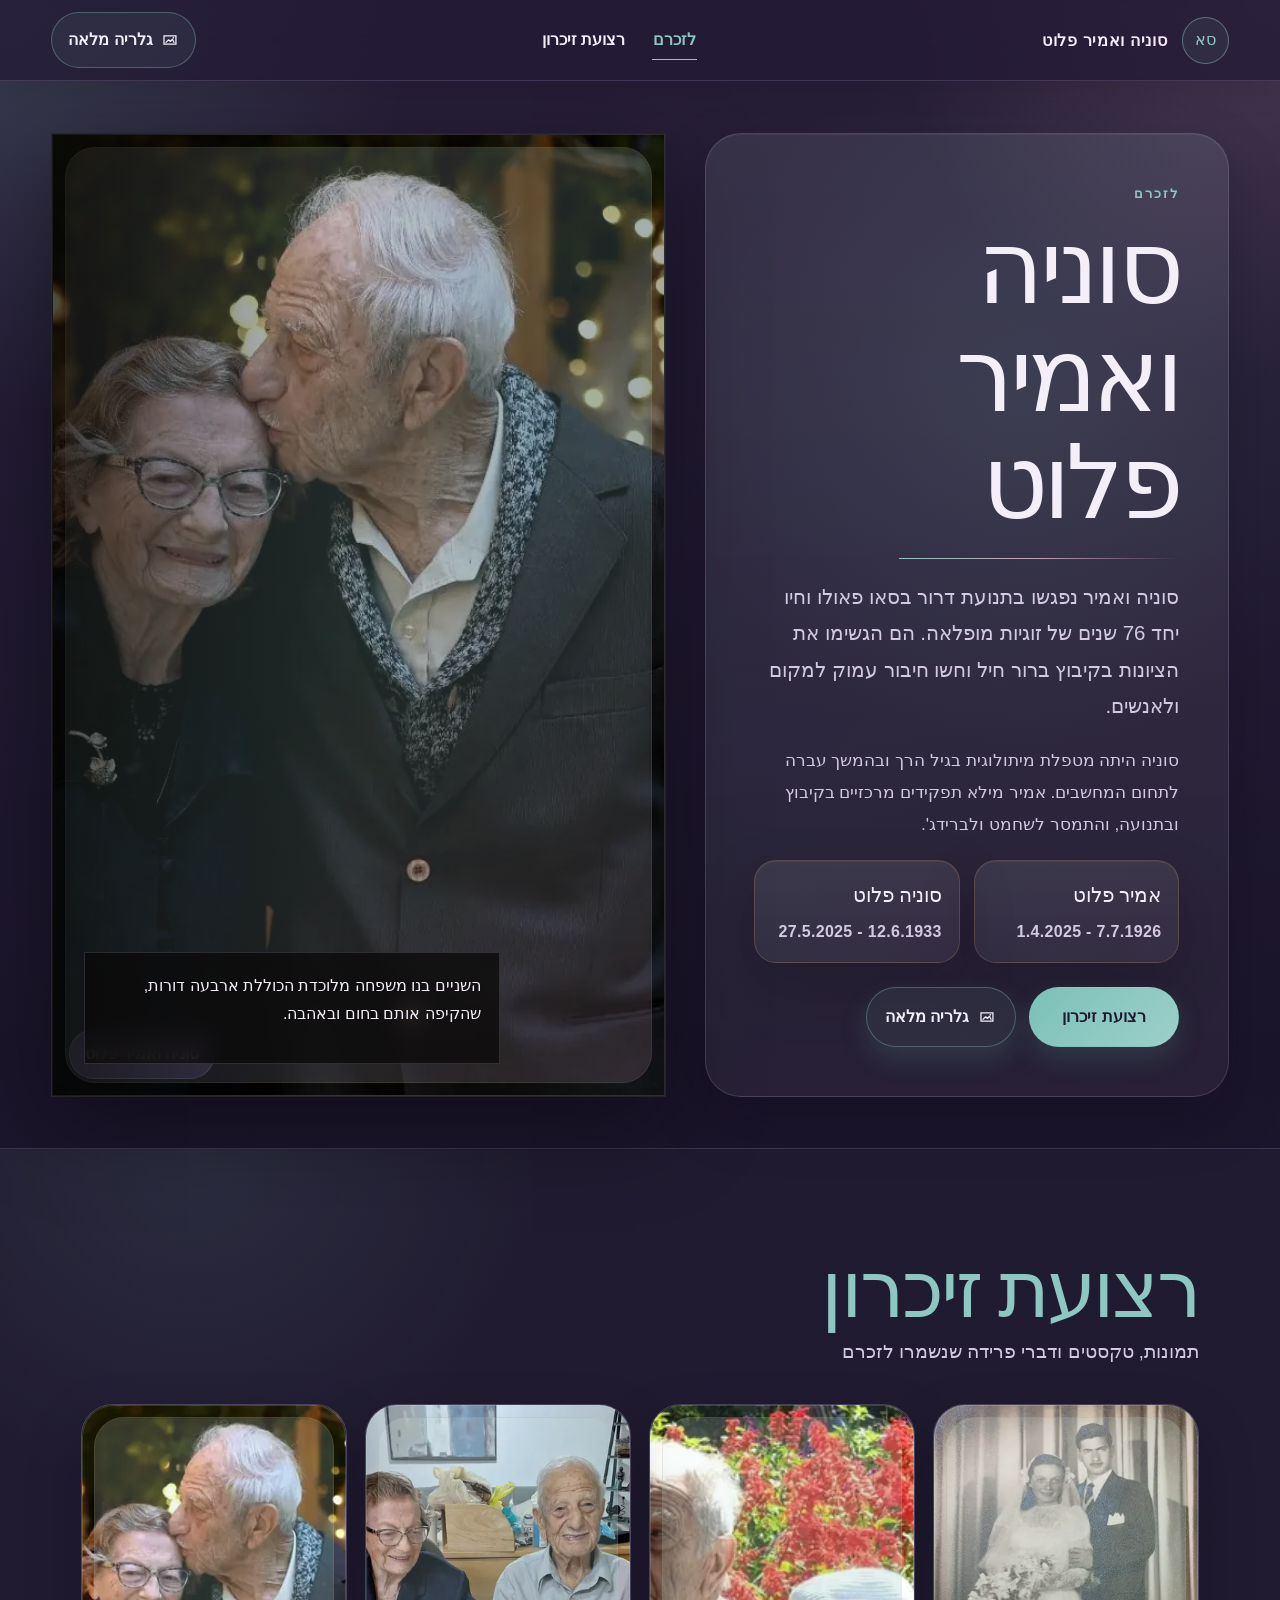
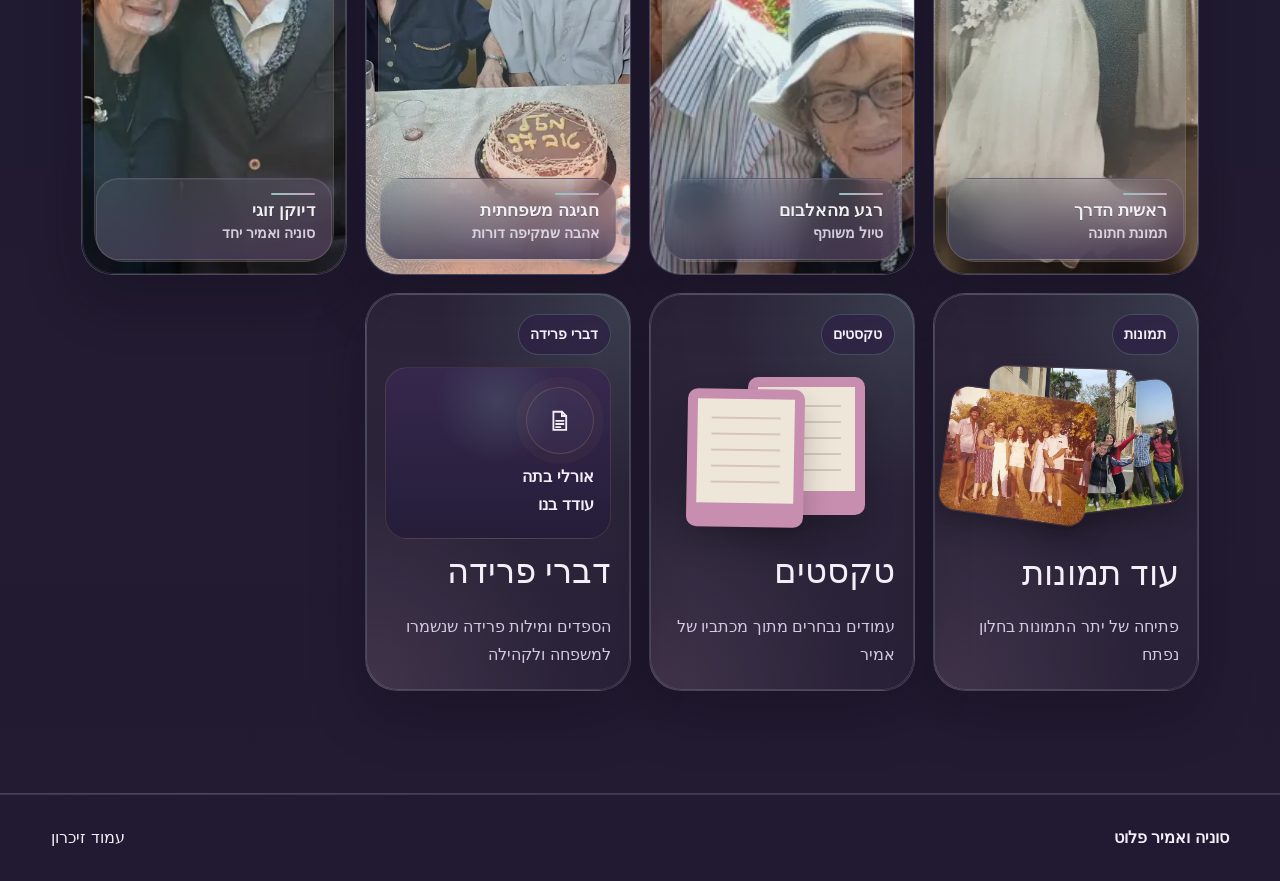
==== index.html @ 7177fa45 "Add files via upload" ====
<!DOCTYPE html>
<html dir="rtl" lang="he">
<head>
  <meta charset="utf-8"/>
  <meta name="viewport" content="width=device-width, initial-scale=1"/>
  <title>סוניה ואמיר פלוט עמוד זיכרון</title>
  <meta name="description" content="סוניה ואמיר נפגשו בתנועת דרור בסאו פאולו וחיו יחד 76 שנים של זוגיות מופלאה. הם הגשימו את הציונות בקיבוץ ברור חיל וחשו חיבור עמוק למקום ולאנשים."/>
  <link rel="stylesheet" href="assets/css/site.css"/>
  <script defer src="assets/js/site.js"></script>
</head>
<body class="theme-museum final-black-page final-plum-page">
<div class="site-shell">
  <a class="skip-link" href="#main">דילוג לתוכן המרכזי</a>
  <header class="site-header">
    <a class="brand" href="index.html" aria-label="דף הבית">
      <span class="brand-mark">סא</span>
      <span>סוניה ואמיר פלוט</span>
    </a>
    <nav class="site-nav" aria-label="ניווט ראשי">
      <a href="#hero" class="is-active">לזכרם</a>
      <a href="#ribbon">רצועת זיכרון</a>
    </nav>
    <a class="header-cta" href="gallery.html">
      <svg aria-hidden="true" focusable="false" viewBox="0 0 24 24"><path d="M4 6.5h16v11H4z" fill="none" stroke="currentColor" stroke-width="1.7"></path><path d="m6.7 15.2 3.5-3.4 2.3 2.2 2.8-3 2.1 4.2" fill="none" stroke="currentColor" stroke-linecap="round" stroke-linejoin="round" stroke-width="1.7"></path><circle cx="16.6" cy="9.2" fill="currentColor" r="1.1"></circle></svg>
      גלריה מלאה
    </a>
  </header>

  <main id="main" tabindex="-1">
    <section class="museum-hero hero-clean" id="hero" aria-labelledby="hero-title">
      <div class="museum-copy">
        <p class="eyebrow">לזכרם</p>
        <h1 id="hero-title">סוניה ואמיר פלוט</h1>
        <div aria-hidden="true" class="gold-line"></div>
        <p class="lead">סוניה ואמיר נפגשו בתנועת דרור בסאו פאולו וחיו יחד 76 שנים של זוגיות מופלאה. הם הגשימו את הציונות בקיבוץ ברור חיל וחשו חיבור עמוק למקום ולאנשים.</p>
        <p class="lead lead-soft">סוניה היתה מטפלת מיתולוגית בגיל הרך ובהמשך עברה לתחום המחשבים. אמיר מילא תפקידים מרכזיים בקיבוץ ובתנועה, והתמסר לשחמט ולברידג'.</p>
        <div class="date-pair">
          <div class="date-chip"><strong>אמיר פלוט</strong><span>7.7.1926 - 1.4.2025</span></div>
          <div class="date-chip"><strong>סוניה פלוט</strong><span>12.6.1933 - 27.5.2025</span></div>
        </div>
        <div class="btn-row">
          <a class="btn" href="#ribbon">רצועת זיכרון</a>
          <a class="btn secondary" href="gallery.html">
            <svg aria-hidden="true" focusable="false" viewBox="0 0 24 24"><path d="M4 6.5h16v11H4z" fill="none" stroke="currentColor" stroke-width="1.7"></path><path d="m6.7 15.2 3.5-3.4 2.3 2.2 2.8-3 2.1 4.2" fill="none" stroke="currentColor" stroke-linecap="round" stroke-linejoin="round" stroke-width="1.7"></path><circle cx="16.6" cy="9.2" fill="currentColor" r="1.1"></circle></svg>
            גלריה מלאה
          </a>
        </div>
      </div>
      <div class="museum-cover">
        <figure class="photo-cover hero-photo ornate-frame" data-full="assets/shared-webp/photo-24.webp">
          <img src="assets/shared-webp/photo-24.webp" alt="סוניה ואמיר יחד" width="1275" height="866" loading="eager" decoding="async"/>
          <figcaption class="caption-pill">סוניה ואמיר פלוט</figcaption>
        </figure>
        <div class="museum-plaque hero-plaque"><p>השניים בנו משפחה מלוכדת הכוללת ארבעה דורות, שהקיפה אותם בחום ובאהבה.</p></div>
      </div>
    </section>

    <section id="ribbon" class="section ribbon-cards-section memory-hub-section" aria-labelledby="ribbon-title">
      <div class="container">
        <div class="section-heading">
          <h2 id="ribbon-title" class="section-title">רצועת זיכרון</h2>
          <p class="section-note">תמונות, טקסטים ודברי פרידה שנשמרו לזכרם</p>
        </div>
        <div class="memory-hub-grid">
          <figure class="memory-tile photo-tile ornate-frame photo-cover" data-full="assets/shared-webp/photo-14.webp">
            <img src="assets/thumbs-webp/photo-14.webp" alt="תמונת חתונה של סוניה ואמיר" width="360" height="640" loading="lazy" decoding="async"/>
            <figcaption class="caption-bar"><strong>ראשית הדרך</strong><span>תמונת חתונה</span></figcaption>
          </figure>
          <figure class="memory-tile photo-tile ornate-frame photo-cover" data-full="assets/shared-webp/photo-10.webp">
            <img src="assets/thumbs-webp/photo-10.webp" alt="סוניה ואמיר בטיול" width="640" height="311" loading="lazy" decoding="async"/>
            <figcaption class="caption-bar"><strong>רגע מהאלבום</strong><span>טיול משותף</span></figcaption>
          </figure>
          <figure class="memory-tile photo-tile ornate-frame photo-cover" data-full="assets/shared-webp/photo-13.webp">
            <img src="assets/thumbs-webp/photo-13.webp" alt="סוניה ואמיר בחגיגה משפחתית" width="640" height="640" loading="lazy" decoding="async"/>
            <figcaption class="caption-bar"><strong>חגיגה משפחתית</strong><span>אהבה שמקיפה דורות</span></figcaption>
          </figure>
          <figure class="memory-tile photo-tile ornate-frame photo-cover" data-full="assets/shared-webp/photo-24.webp">
            <img src="assets/thumbs-webp/photo-24.webp" alt="סוניה ואמיר יחד באירוע משפחתי" width="640" height="435" loading="lazy" decoding="async"/>
            <figcaption class="caption-bar"><strong>דיוקן זוגי</strong><span>סוניה ואמיר יחד</span></figcaption>
          </figure>

          <button type="button" class="memory-tile action-tile" data-modal-target="more-images-modal">
            <span class="tile-topper">תמונות</span>
            <span class="tile-icon-stack">
              <img src="assets/thumbs-webp/photo-16.webp" alt="" width="640" height="360" loading="lazy" decoding="async"/>
              <img src="assets/thumbs-webp/photo-17.webp" alt="" width="640" height="480" loading="lazy" decoding="async"/>
              <img src="assets/thumbs-webp/photo-18.webp" alt="" width="640" height="464" loading="lazy" decoding="async"/>
            </span>
            <span class="tile-title">עוד תמונות</span>
            <span class="tile-text">פתיחה של יתר התמונות בחלון נפתח</span>
          </button>

          <button type="button" class="memory-tile action-tile" data-modal-target="texts-modal">
            <span class="tile-topper">טקסטים</span>
            <span class="mini-page-preview">
              <span class="mini-page"></span>
              <span class="mini-page second"></span>
            </span>
            <span class="tile-title">טקסטים</span>
            <span class="tile-text">עמודים נבחרים מתוך מכתביו של אמיר</span>
          </button>

          <button type="button" class="memory-tile action-tile" data-modal-target="farewell-modal">
            <span class="tile-topper">דברי פרידה</span>
            <span class="doc-preview doc-preview-card">
              <span class="doc-preview-ico"><svg aria-hidden="true" focusable="false" viewBox="0 0 24 24"><path d="M6 3.5h8l4 4v13H6z" fill="none" stroke="currentColor" stroke-width="1.7"></path><path d="M14 3.5v4h4M8.5 12h7M8.5 15h7M8.5 18h4" fill="none" stroke="currentColor" stroke-linecap="round" stroke-width="1.7"></path></svg></span>
              <span>אורלי בתה<br/>עודד בנו</span>
            </span>
            <span class="tile-title">דברי פרידה</span>
            <span class="tile-text">הספדים ומילות פרידה שנשמרו למשפחה ולקהילה</span>
          </button>
        </div>
      </div>
    </section>
  </main>

  <footer class="footer">
    <div class="footer-inner">
      <strong>סוניה ואמיר פלוט</strong>
      <span>עמוד זיכרון</span>
    </div>
  </footer>

  <div class="memory-modal" id="more-images-modal" hidden>
    <div class="memory-modal-dialog memory-modal-wide" role="dialog" aria-modal="true" aria-labelledby="more-images-title">
      <button type="button" class="memory-modal-close" data-modal-close aria-label="סגירה">
        <svg aria-hidden="true" fill="none" viewBox="0 0 24 24"><path d="M6 6l12 12M18 6 6 18" stroke="currentColor" stroke-linecap="round" stroke-width="2"></path></svg>
      </button>
      <div class="memory-modal-head">
        <h3 id="more-images-title">עוד תמונות</h3>
        <a class="btn secondary" href="gallery.html">לגלריה המלאה</a>
      </div>
      <div class="memory-modal-grid photos-modal-grid">
        <figure class="photo-frame photo-cover ornate-frame" data-full="assets/shared-webp/photo-01.webp"><img src="assets/thumbs-webp/photo-01.webp" alt="סוניה ואמיר בראשית הדרך" width="439" height="640" loading="lazy" decoding="async"/><figcaption class="caption-bar"><strong>אלבום</strong><span>בראשית הדרך</span></figcaption></figure>
        <figure class="photo-frame photo-cover ornate-frame" data-full="assets/shared-webp/photo-04.webp"><img src="assets/thumbs-webp/photo-04.webp" alt="סוניה ואמיר יחד בבית" width="360" height="640" loading="lazy" decoding="async"/><figcaption class="caption-bar"><strong>יחד</strong><span>בבית</span></figcaption></figure>
        <figure class="photo-frame photo-cover ornate-frame" data-full="assets/shared-webp/photo-11.webp"><img src="assets/thumbs-webp/photo-11.webp" alt="מפגש משפחתי רחב" width="640" height="480" loading="lazy" decoding="async"/><figcaption class="caption-bar"><strong>מפגש</strong><span>משפחתי רחב</span></figcaption></figure>
        <figure class="photo-frame photo-cover ornate-frame" data-full="assets/shared-webp/photo-15.webp"><img src="assets/thumbs-webp/photo-15.webp" alt="זיכרון משפחתי מהעבר" width="640" height="360" loading="lazy" decoding="async"/><figcaption class="caption-bar"><strong>זיכרון</strong><span>משפחתי מהעבר</span></figcaption></figure>
        <figure class="photo-frame photo-cover ornate-frame" data-full="assets/shared-webp/photo-16.webp"><img src="assets/thumbs-webp/photo-16.webp" alt="משפחה בדרך משותפת" width="640" height="360" loading="lazy" decoding="async"/><figcaption class="caption-bar"><strong>משפחה</strong><span>דרך משותפת</span></figcaption></figure>
        <figure class="photo-frame photo-cover ornate-frame" data-full="assets/shared-webp/photo-17.webp"><img src="assets/thumbs-webp/photo-17.webp" alt="משפחה מטיילת יחד" width="640" height="480" loading="lazy" decoding="async"/><figcaption class="caption-bar"><strong>טיול</strong><span>רגעים של יחד</span></figcaption></figure>
        <figure class="photo-frame photo-cover ornate-frame" data-full="assets/shared-webp/photo-18.webp"><img src="assets/thumbs-webp/photo-18.webp" alt="צילום משפחתי ישן בצבע" width="640" height="464" loading="lazy" decoding="async"/><figcaption class="caption-bar"><strong>צילום</strong><span>משפחתי ישן</span></figcaption></figure>
        <figure class="photo-frame photo-cover ornate-frame" data-full="assets/shared-webp/photo-19.webp"><img src="assets/thumbs-webp/photo-19.webp" alt="דיוקן משפחתי ישן" width="640" height="443" loading="lazy" decoding="async"/><figcaption class="caption-bar"><strong>דיוקן</strong><span>משפחתי ישן</span></figcaption></figure>
      </div>
    </div>
  </div>

  <div class="memory-modal" id="texts-modal" hidden>
    <div class="memory-modal-dialog" role="dialog" aria-modal="true" aria-labelledby="texts-title">
      <button type="button" class="memory-modal-close" data-modal-close aria-label="סגירה"><svg aria-hidden="true" fill="none" viewBox="0 0 24 24"><path d="M6 6l12 12M18 6 6 18" stroke="currentColor" stroke-linecap="round" stroke-width="2"></path></svg></button>
      <div class="memory-modal-head"><h3 id="texts-title">טקסטים</h3></div>
      <div class="memory-modal-grid writings-modal-grid">
        <figure class="photo-frame photo-contain ornate-frame writing-card" data-full="assets/shared-webp/photo-25.webp"><img src="assets/thumbs-webp/photo-25.webp" alt="מכתביו עמוד ראשון" width="640" height="443" loading="lazy" decoding="async"/><figcaption class="caption-bar"><strong>מכתביו</strong><span>עמוד ראשון</span></figcaption></figure>
        <figure class="photo-frame photo-contain ornate-frame writing-card" data-full="assets/shared-webp/photo-26.webp"><img src="assets/thumbs-webp/photo-26.webp" alt="מכתביו עמוד שני" width="640" height="443" loading="lazy" decoding="async"/><figcaption class="caption-bar"><strong>מכתביו</strong><span>עמוד שני</span></figcaption></figure>
      </div>
    </div>
  </div>

  <div class="memory-modal" id="farewell-modal" hidden>
    <div class="memory-modal-dialog" role="dialog" aria-modal="true" aria-labelledby="farewell-title">
      <button type="button" class="memory-modal-close" data-modal-close aria-label="סגירה"><svg aria-hidden="true" fill="none" viewBox="0 0 24 24"><path d="M6 6l12 12M18 6 6 18" stroke="currentColor" stroke-linecap="round" stroke-width="2"></path></svg></button>
      <div class="memory-modal-head"><h3 id="farewell-title">דברי פרידה</h3></div>
      <div class="memory-modal-grid doc-grid modal-doc-grid">
        <a class="doc-card refined-card" href="assets/docs/farewell-sonia.pdf" target="_blank" rel="noopener noreferrer">
          <span class="doc-ico"><svg aria-hidden="true" focusable="false" viewBox="0 0 24 24"><path d="M6 3.5h8l4 4v13H6z" fill="none" stroke="currentColor" stroke-width="1.7"></path><path d="M14 3.5v4h4M8.5 12h7M8.5 15h7M8.5 18h4" fill="none" stroke="currentColor" stroke-linecap="round" stroke-width="1.7"></path></svg></span>
          <strong>דברי פרידה לסוניה</strong>
          <h3>אורלי בתה</h3>
          <p>לפתיחת המסמך המלא</p>
        </a>
        <a class="doc-card refined-card" href="assets/docs/farewell-amir.pdf" target="_blank" rel="noopener noreferrer">
          <span class="doc-ico"><svg aria-hidden="true" focusable="false" viewBox="0 0 24 24"><path d="M6 3.5h8l4 4v13H6z" fill="none" stroke="currentColor" stroke-width="1.7"></path><path d="M14 3.5v4h4M8.5 12h7M8.5 15h7M8.5 18h4" fill="none" stroke="currentColor" stroke-linecap="round" stroke-width="1.7"></path></svg></span>
          <strong>דברי פרידה לאמיר</strong>
          <h3>עודד בנו</h3>
          <p>לפתיחת המסמך המלא</p>
        </a>
      </div>
    </div>
  </div>

  <div class="lightbox" data-lightbox aria-label="תצוגת תמונה מוגדלת">
    <button type="button" class="lightbox-close" data-lightbox-close aria-label="סגירת תמונה">
      <svg aria-hidden="true" fill="none" viewBox="0 0 24 24"><path d="M6 6l12 12M18 6 6 18" stroke="currentColor" stroke-linecap="round" stroke-width="2"></path></svg>
    </button>
    <img data-lightbox-img alt="תמונה מוגדלת מתוך אלבום הזיכרון"/>
  </div>
</div>
</body>
</html>
---- assets/css/site.css ----
:root{
  color-scheme: dark;
  --serif: Georgia, 'Times New Roman', serif;
  --sans: Arial, 'Segoe UI', sans-serif;
  --pad: clamp(1rem, 4vw, 4.5rem);
  --content: 1220px;
  --radius: 24px;
  --radius-lg: 38px;
  --shadow: 0 26px 90px rgba(0,0,0,.42);
}
*{box-sizing:border-box}
html{scroll-behavior:smooth;scroll-padding-top:100px}
html.has-lightbox{overflow:hidden}
body{margin:0;direction:rtl;text-align:right;font-family:var(--sans);line-height:1.78;background:var(--bg);color:var(--text);overflow-x:hidden}
a{color:inherit;text-decoration:none}
img{display:block;max-inline-size:100%;block-size:auto}
button{font:inherit;color:inherit}
svg{inline-size:1.12em;block-size:1.12em;vertical-align:-.18em}
.skip-link{position:absolute;inset-block-start:.8rem;inset-inline-start:.8rem;z-index:1000;transform:translateY(-160%);padding:.75rem 1rem;border-radius:999px;background:#fff;color:#111;transition:transform .18s ease}.skip-link:focus{transform:translateY(0)}
.site-shell{min-block-size:100vh;background:var(--texture)}
.site-header{position:sticky;inset-block-start:0;z-index:60;display:grid;grid-template-columns:auto 1fr auto;gap:1rem;align-items:center;padding-block:.78rem;padding-inline:var(--pad);border-block-end:1px solid var(--line);background:rgba(var(--header-rgb),.94);backdrop-filter:blur(14px);box-shadow:0 18px 50px rgba(0,0,0,.28)}
.brand{display:inline-flex;align-items:center;gap:.82rem;color:var(--accent);font-weight:900;letter-spacing:.04em;white-space:nowrap}.brand-mark{inline-size:2.95rem;block-size:2.95rem;display:grid;place-items:center;border:1px solid currentColor;border-radius:50%;font-family:var(--serif);font-weight:400;letter-spacing:0}.brand small{display:block;color:var(--muted);font-size:.72rem;font-weight:700;letter-spacing:0;line-height:1.2}.site-nav{display:flex;justify-content:center;align-items:center;gap:clamp(.65rem,2vw,2rem);color:var(--muted);font-weight:800}.site-nav a{position:relative;padding:.48rem .08rem}.site-nav a::after{content:'';position:absolute;inset-inline:0;inset-block-end:.16rem;block-size:1px;background:currentColor;transform:scaleX(0);transform-origin:center;transition:transform .2s ease}.site-nav a:hover::after,.site-nav .is-active::after{transform:scaleX(1)}.header-cta{display:inline-flex;align-items:center;gap:.5rem;border:1px solid var(--accent);padding:.78rem 1rem;border-radius:999px;color:var(--accent);font-weight:900;background:rgba(255,255,255,.025)}.header-cta:hover{background:var(--accent);color:var(--btn-text)}
.container{max-inline-size:var(--content);margin-inline:auto;padding-inline:var(--pad)}
.section{padding-block:clamp(4.2rem,8vw,7.5rem)}
.eyebrow{margin:0 0 .6rem;color:var(--accent);font-weight:900;letter-spacing:.16em;text-transform:uppercase;font-size:.82rem}
h1,h2,h3,p{margin-block-start:0}h1,h2,h3{font-family:var(--serif);font-weight:500;line-height:1.05}h1{font-size:clamp(3.7rem,8vw,8rem);letter-spacing:-.045em;margin-block-end:1rem}h2{font-size:clamp(2.4rem,5vw,5.4rem);letter-spacing:-.035em;margin-block-end:1rem}h3{font-size:clamp(1.4rem,2vw,2.1rem);margin-block-end:.55rem}.lead{font-size:clamp(1.06rem,1.6vw,1.35rem);color:var(--soft);max-inline-size:760px}.muted{color:var(--muted)}.gold-line{inline-size:min(280px,50vw);block-size:1px;background:linear-gradient(90deg,transparent,var(--accent),transparent);margin-block:1.25rem}.btn-row{display:flex;gap:.85rem;flex-wrap:wrap;margin-block-start:1.5rem}.btn{display:inline-flex;align-items:center;justify-content:center;gap:.55rem;border:1px solid var(--accent);background:var(--accent);color:var(--btn-text);padding:.92rem 1.15rem;border-radius:999px;font-weight:900;min-inline-size:150px}.btn.secondary{background:transparent;color:var(--accent)}.btn:hover{filter:brightness(1.08)}
.photo-cover,.photo-contain{margin:0;cursor:pointer}.photo-cover img{inline-size:100%;block-size:100%;object-fit:cover}.photo-contain{display:grid;place-items:center}.photo-contain img{inline-size:100%;block-size:100%;object-fit:contain}.photo-frame{position:relative;border:1px solid var(--line);background:rgba(255,255,255,.045);box-shadow:var(--shadow);overflow:hidden}.photo-frame::after{content:'';position:absolute;inset:0;pointer-events:none;background:linear-gradient(180deg,transparent,rgba(0,0,0,.24))}.caption{position:absolute;z-index:2;inset-inline:1rem;inset-block-end:1rem;padding:.75rem .9rem;border:1px solid rgba(255,255,255,.16);background:rgba(0,0,0,.48);backdrop-filter:blur(10px);color:var(--text);font-weight:900}
.doc-grid{display:grid;grid-template-columns:repeat(2,minmax(0,1fr));gap:1rem}.doc-card{display:block;position:relative;min-block-size:250px;padding:clamp(1.25rem,2.5vw,2rem);border:1px solid var(--line);border-radius:var(--radius);background:linear-gradient(135deg,rgba(255,255,255,.065),rgba(255,255,255,.025));box-shadow:var(--shadow)}.doc-card .doc-ico{inline-size:2.2rem;block-size:2.2rem;color:var(--accent);margin-block-end:1rem}.doc-card strong{display:block;color:var(--accent);margin-block-end:.4rem}.doc-card p{color:var(--soft)}.doc-card:hover{transform:translateY(-2px);transition:transform .18s ease}
.lightbox{position:fixed;inset:0;z-index:1000;display:none;place-items:center;padding:1rem;background:rgba(0,0,0,.88)}.lightbox.is-open{display:grid}.lightbox img{max-inline-size:min(96vw,1200px);max-block-size:88vh;object-fit:contain;border-radius:18px;box-shadow:0 30px 120px #000}.lightbox-close{position:fixed;inset-block-start:1rem;inset-inline-end:1rem;inline-size:3rem;block-size:3rem;border:1px solid rgba(255,255,255,.25);border-radius:50%;background:rgba(0,0,0,.45);display:grid;place-items:center;cursor:pointer}
.footer{padding:1.8rem var(--pad);border-block-start:1px solid var(--line);color:var(--muted)}.footer-inner{max-inline-size:var(--content);margin-inline:auto;display:flex;justify-content:space-between;gap:1rem;flex-wrap:wrap}

/* Museum black */
.theme-museum{--bg:#090807;--header-rgb:9,8,7;--card:#14100d;--text:#fff4e7;--soft:#e5d7c6;--muted:#bda993;--accent:#d08a47;--accent-2:#f3c079;--line:rgba(208,138,71,.28);--btn-text:#130d08;--texture:radial-gradient(circle at 7% 10%,rgba(208,138,71,.13),transparent 24rem),radial-gradient(circle at 88% 0%,rgba(255,255,255,.06),transparent 24rem),linear-gradient(180deg,#0b0908,#11100f 45%,#090807)}
.museum-hero{max-inline-size:1460px;margin-inline:auto;padding:clamp(1.4rem,4vw,4.2rem) var(--pad);display:grid;grid-template-columns:.92fr 1.08fr;gap:clamp(1rem,3vw,3rem);align-items:stretch;min-block-size:min(820px,calc(100vh - 90px))}.museum-copy{position:relative;z-index:2;align-self:center;padding:clamp(1.3rem,3.8vw,3.3rem);border:1px solid var(--line);background:linear-gradient(135deg,rgba(20,16,13,.92),rgba(9,8,7,.76));box-shadow:var(--shadow)}.museum-copy h1 span{color:var(--accent)}.museum-cover{position:relative;min-block-size:580px;border:1px solid var(--line);background:#050403;box-shadow:var(--shadow);overflow:hidden}.museum-cover .photo-cover{block-size:100%}.museum-cover img{filter:saturate(.74) contrast(1.12) brightness(.82);object-position:53% 44%}.museum-cover::after{content:'';position:absolute;inset:0;background:linear-gradient(90deg,rgba(9,8,7,.66),rgba(9,8,7,.06) 46%,rgba(9,8,7,.18));pointer-events:none}.museum-plaque{position:absolute;z-index:2;inset-inline-end:clamp(1rem,3vw,2rem);inset-block-end:clamp(1rem,3vw,2rem);max-inline-size:430px;padding:1.15rem;border:1px solid var(--line);background:rgba(9,8,7,.72);backdrop-filter:blur(10px)}
.memory-ribbon{padding-block:clamp(2.8rem,5vw,5rem);padding-inline:var(--pad);border-block:1px solid var(--line);background:linear-gradient(90deg,rgba(208,138,71,.1),rgba(255,255,255,.035),rgba(208,138,71,.1))}.ribbon-inner{max-inline-size:var(--content);margin-inline:auto;display:grid;grid-template-columns:.86fr 1.32fr .86fr;gap:1px;background:var(--line);border:1px solid var(--line)}.ribbon-panel{padding:clamp(1.25rem,3vw,2.2rem);background:var(--bg)}.ribbon-panel strong{display:block;color:var(--accent);font-family:var(--serif);font-size:clamp(1.35rem,2vw,2rem);font-weight:500}.ribbon-panel .date{display:block;color:var(--muted);margin-block-start:.25rem}.ribbon-center{text-align:center}.ribbon-center p{max-inline-size:680px;margin-inline:auto;color:var(--soft)}
.museum-waypoints{display:grid;grid-template-columns:.34fr .66fr;gap:clamp(1.5rem,4vw,4rem);align-items:start}.waypoint-aside{position:sticky;inset-block-start:110px}.waypoint-list{list-style:none;margin:0;padding:0;display:grid;gap:1rem}.waypoint-card{display:grid;grid-template-columns:5.2rem 1fr;gap:1rem;padding:1.25rem;border:1px solid var(--line);border-radius:var(--radius);background:linear-gradient(135deg,rgba(208,138,71,.09),rgba(255,255,255,.035));box-shadow:var(--shadow)}.waypoint-card time{color:var(--accent);font-weight:900}.waypoint-card p{color:var(--soft)}
.farewell-museum{background:linear-gradient(180deg,rgba(208,138,71,.07),transparent)}.farewell-layout{display:grid;grid-template-columns:1fr 1fr;gap:clamp(1rem,3vw,2.5rem);align-items:stretch}.farewell-quote{padding:clamp(1.4rem,4vw,3rem);border:1px solid var(--line);border-radius:var(--radius-lg);background:linear-gradient(135deg,rgba(255,255,255,.055),rgba(208,138,71,.06));box-shadow:var(--shadow)}.farewell-quote blockquote{margin:0;font-family:var(--serif);font-size:clamp(1.55rem,3vw,2.6rem);line-height:1.35;color:var(--text)}
.saved-moments{display:grid;grid-template-columns:1.05fr .95fr;gap:1rem;align-items:stretch}.saved-main{min-block-size:560px;border-radius:var(--radius-lg)}.saved-side{display:grid;grid-template-columns:1fr 1fr;gap:1rem}.saved-side figure{margin:0;border-radius:var(--radius);min-block-size:255px}.album-top{display:flex;align-items:end;justify-content:space-between;gap:1.5rem;flex-wrap:wrap}.album-note{max-inline-size:780px;color:var(--soft)}

/* Warm blue / plum */
.theme-warm{--bg:#101827;--header-rgb:16,24,39;--card:#1a2740;--text:#fff3e3;--soft:#e8dac8;--muted:#b8c4cf;--accent:#d9b46d;--accent-2:#86c7c2;--rose:#cc8ba0;--line:rgba(217,180,109,.28);--btn-text:#101827;--texture:radial-gradient(circle at 12% 7%,rgba(134,199,194,.20),transparent 30rem),radial-gradient(circle at 88% 10%,rgba(204,139,160,.19),transparent 28rem),linear-gradient(135deg,#0d1422,#17233c 48%,#2c1e31 100%)}
.warm-hero{padding:clamp(2rem,5vw,5.5rem) var(--pad) 0}.warm-hero-inner{max-inline-size:var(--content);margin-inline:auto;display:grid;grid-template-columns:.92fr 1.08fr;gap:clamp(1rem,4vw,4rem);align-items:center}.warm-copy{padding-block:clamp(1rem,4vw,4rem)}.warm-copy h1 span{color:var(--accent-2)}.warm-art{position:relative;min-block-size:660px;display:grid;place-items:center}.warm-art:before{content:'';position:absolute;inset:8% 6% 5% 16%;border:1px solid rgba(134,199,194,.38);border-radius:44% 56% 54% 46%;transform:rotate(8deg)}.warm-art:after{content:'';position:absolute;inset:15% 13% 12% 0;border:1px solid rgba(217,180,109,.35);border-radius:50%;transform:rotate(-10deg)}.warm-portrait{position:relative;z-index:1;inline-size:min(560px,86vw);aspect-ratio:4/5;border-radius:48% 48% 20% 20%;border:1px solid var(--line);box-shadow:var(--shadow);overflow:hidden}.warm-portrait img{object-position:55% 42%;filter:saturate(.9) contrast(1.04) brightness(.9)}.warm-badge{position:absolute;z-index:2;inset-inline-start:0;inset-block-end:8%;padding:1rem 1.15rem;border:1px solid var(--line);border-radius:22px;background:rgba(16,24,39,.82);box-shadow:var(--shadow);max-inline-size:300px}.warm-ribbon{padding-block:clamp(3rem,6vw,5rem)}.constellation{display:grid;grid-template-columns:repeat(4,minmax(0,1fr));gap:1rem}.constellation-card{position:relative;padding:1.35rem;border:1px solid var(--line);border-radius:var(--radius);background:rgba(255,255,255,.06);box-shadow:var(--shadow);min-block-size:210px}.constellation-card:before{content:'';position:absolute;inset-block-start:1rem;inset-inline-end:1rem;inline-size:.62rem;block-size:.62rem;border-radius:50%;background:var(--accent-2);box-shadow:0 0 0 .45rem rgba(134,199,194,.09)}.constellation-card p{color:var(--soft)}
.warm-waypoints{display:grid;grid-template-columns:repeat(6,minmax(0,1fr));gap:.9rem}.warm-step{position:relative;min-block-size:265px;padding:1rem;border:1px solid var(--line);border-radius:32px;background:linear-gradient(180deg,rgba(255,255,255,.07),rgba(255,255,255,.03));overflow:hidden}.warm-step:nth-child(even){transform:translateY(2.3rem)}.warm-step time{display:inline-grid;place-items:center;inline-size:3.7rem;block-size:3.7rem;border-radius:50%;background:rgba(134,199,194,.14);color:var(--accent-2);font-weight:900;margin-block-end:1rem}.warm-step p{color:var(--soft);font-size:.98rem}.farewell-warm{background:linear-gradient(180deg,rgba(134,199,194,.08),rgba(204,139,160,.06))}.farewell-cards{display:grid;grid-template-columns:.9fr 1.1fr;gap:1rem;align-items:start}.letter-note{padding:clamp(1.3rem,3vw,2.4rem);border:1px solid rgba(255,243,227,.18);border-radius:var(--radius-lg);background:rgba(255,243,227,.09);box-shadow:var(--shadow)}.warm-album{display:grid;grid-template-columns:repeat(12,1fr);gap:1rem}.warm-album figure{margin:0;border-radius:26px}.warm-album .a{grid-column:span 5;grid-row:span 2;min-block-size:540px}.warm-album .b{grid-column:span 4;min-block-size:260px}.warm-album .c{grid-column:span 3;min-block-size:260px}.warm-album .d{grid-column:span 3;min-block-size:260px}.warm-album .e{grid-column:span 4;min-block-size:260px}.warm-album .f{grid-column:span 5;min-block-size:260px}.warm-closing{padding:clamp(4rem,9vw,8rem) var(--pad);text-align:center;background:radial-gradient(circle at center,rgba(217,180,109,.13),transparent 32rem)}

/* Velvet no-waypoints */
.theme-velvet{--bg:#120d13;--header-rgb:18,13,19;--card:#211623;--text:#fff0e8;--soft:#ecd7cc;--muted:#c1a7a9;--accent:#d7a16a;--accent-2:#c77c8c;--line:rgba(215,161,106,.27);--btn-text:#1a1011;--texture:radial-gradient(circle at 18% 4%,rgba(199,124,140,.20),transparent 28rem),radial-gradient(circle at 84% 14%,rgba(215,161,106,.18),transparent 26rem),linear-gradient(160deg,#120d13,#251426 54%,#150f15)}
.velvet-hero{padding:clamp(2rem,5vw,5rem) var(--pad)}.velvet-card{max-inline-size:var(--content);margin-inline:auto;display:grid;grid-template-columns:1.08fr .92fr;gap:clamp(1rem,4vw,3rem);align-items:stretch;border:1px solid var(--line);border-radius:44px;background:linear-gradient(135deg,rgba(255,255,255,.06),rgba(255,255,255,.025));box-shadow:var(--shadow);overflow:hidden}.velvet-copy{padding:clamp(1.5rem,4vw,4rem);align-self:center}.velvet-copy h1 span{color:var(--accent-2)}.velvet-photo{min-block-size:620px}.velvet-photo img{filter:saturate(.88) contrast(1.05) brightness(.9);object-position:52% 42%}.velvet-ribbon-grid{display:grid;grid-template-columns:1fr 1fr;gap:1rem}.velvet-ribbon-card{border:1px solid var(--line);border-radius:var(--radius-lg);padding:clamp(1.3rem,3vw,2.4rem);background:rgba(255,255,255,.055);box-shadow:var(--shadow)}.velvet-ribbon-card.big{grid-column:1/-1;background:linear-gradient(135deg,rgba(215,161,106,.11),rgba(199,124,140,.09))}.velvet-farewell{background:linear-gradient(180deg,rgba(215,161,106,.08),rgba(199,124,140,.06))}.velvet-farewell-layout{display:grid;grid-template-columns:.8fr 1.2fr;gap:1rem}.velvet-album{display:grid;grid-template-columns:repeat(10,1fr);gap:1rem}.velvet-album figure{margin:0;border-radius:var(--radius)}.velvet-album .wide{grid-column:span 6;min-block-size:350px}.velvet-album .tall{grid-column:span 4;grid-row:span 2;min-block-size:710px}.velvet-album .small{grid-column:span 3;min-block-size:270px}.velvet-album .mid{grid-column:span 4;min-block-size:270px}.velvet-closing{padding:clamp(4rem,9vw,8rem) var(--pad);text-align:center;background:radial-gradient(circle at center,rgba(199,124,140,.15),transparent 30rem)}

/* Gallery page */
.gallery-hero{padding:clamp(3rem,6vw,6rem) var(--pad) clamp(1.5rem,3vw,3rem);border-block-end:1px solid var(--line)}.gallery-hero-inner{max-inline-size:var(--content);margin-inline:auto;display:grid;grid-template-columns:1fr auto;gap:1rem;align-items:end}.gallery-masonry{columns:4 240px;column-gap:1rem;padding-block:clamp(2rem,4vw,4rem)}.gallery-card{break-inside:avoid;margin:0 0 1rem;border:1px solid var(--line);border-radius:22px;overflow:hidden;background:rgba(255,255,255,.05);box-shadow:0 16px 42px rgba(0,0,0,.22);cursor:pointer}.gallery-card img{inline-size:100%;block-size:auto}.gallery-card figcaption{padding:.78rem .9rem;color:var(--soft);font-weight:800}.gallery-actions{display:flex;gap:.7rem;flex-wrap:wrap;justify-content:flex-end}
@media(max-width:1080px){.site-header{grid-template-columns:1fr auto}.site-nav{grid-column:1/-1;justify-content:flex-start;overflow-x:auto;padding-block-start:.35rem}.museum-hero,.museum-waypoints,.farewell-layout,.saved-moments,.warm-hero-inner,.farewell-cards,.velvet-card,.velvet-farewell-layout{grid-template-columns:1fr}.museum-cover,.warm-art,.velvet-photo{min-block-size:520px}.ribbon-inner{grid-template-columns:1fr}.ribbon-center{text-align:right}.constellation{grid-template-columns:repeat(2,minmax(0,1fr))}.warm-waypoints{grid-template-columns:repeat(3,minmax(0,1fr))}.warm-step:nth-child(even){transform:none}.waypoint-aside{position:static}.saved-main{min-block-size:420px}.warm-album .a,.warm-album .b,.warm-album .c,.warm-album .d,.warm-album .e,.warm-album .f{grid-column:span 6;min-block-size:300px}.velvet-album .wide,.velvet-album .tall,.velvet-album .small,.velvet-album .mid{grid-column:span 5;min-block-size:300px}.velvet-ribbon-grid{grid-template-columns:1fr}}
@media(max-width:700px){:root{--pad:1rem}.brand span:last-child{display:none}.header-cta{padding-inline:.82rem;font-size:.92rem}.site-header{gap:.6rem}.site-nav{gap:1rem;font-size:.92rem}h1{font-size:clamp(3.1rem,17vw,5.1rem)}h2{font-size:clamp(2rem,12vw,3.3rem)}.museum-hero{min-block-size:auto}.museum-cover,.warm-art,.velvet-photo{min-block-size:390px}.museum-plaque,.warm-badge{inset-inline:1rem;inset-block-end:1rem;max-inline-size:none}.doc-grid,.constellation,.saved-side,.warm-waypoints{grid-template-columns:1fr}.waypoint-card{grid-template-columns:1fr}.saved-main{min-block-size:300px}.saved-side figure{min-block-size:220px}.warm-album,.velvet-album{grid-template-columns:1fr}.warm-album .a,.warm-album .b,.warm-album .c,.warm-album .d,.warm-album .e,.warm-album .f,.velvet-album .wide,.velvet-album .tall,.velvet-album .small,.velvet-album .mid{grid-column:auto;min-block-size:260px}.section{padding-block:3.2rem}.btn-row{flex-direction:column}.btn{inline-size:100%}.footer-inner{display:grid}.gallery-hero-inner{grid-template-columns:1fr}.gallery-actions{justify-content:flex-start}.gallery-masonry{columns:1}}


/* Final concept pass: stronger production headings, less AI-like explanatory copy */
.section-heading{margin-block-end:clamp(1.2rem,2.8vw,2.2rem)}
.section-heading .section-title,.section-title{color:var(--accent);font-family:var(--serif);font-weight:500;line-height:.98;letter-spacing:-.035em;font-size:clamp(3rem,6.2vw,6.9rem);margin-block:0 .65rem;text-transform:none}
.section-title.compact-title{font-size:clamp(2.25rem,4.4vw,4.6rem)}
.section-note{margin:0;color:var(--soft);font-size:clamp(1.05rem,1.45vw,1.28rem);line-height:1.75;max-inline-size:820px}
.section-heading .eyebrow{font-size:clamp(1.15rem,2.3vw,2rem);letter-spacing:.04em;text-transform:none;margin-block-end:.35rem}
.farewell-quote .section-title,.letter-note .section-title{font-size:clamp(3rem,5.4vw,5.7rem)}
.doc-card strong{font-size:clamp(1.25rem,1.8vw,1.7rem);font-family:var(--serif);font-weight:500;color:var(--accent)}
.doc-card h3{font-family:var(--sans);font-size:clamp(1rem,1.25vw,1.2rem);font-weight:900;color:var(--text);letter-spacing:0;margin-block:.3rem .8rem}
.doc-card p{font-size:1.02rem}.warm-first .museum-copy h1 span{color:var(--accent-2)}.warm-cover img{object-position:55% 42%}.warm-first .museum-plaque{border-color:rgba(134,199,194,.33)}
.warm-waypoints{grid-template-columns:repeat(4,minmax(0,1fr))}.warm-step{min-block-size:220px}.warm-step:nth-child(even){transform:none}.velvet-ribbon-grid{grid-template-columns:repeat(2,minmax(0,1fr))}.velvet-ribbon-card.big{grid-column:auto}
@media(max-width:1080px){.warm-waypoints{grid-template-columns:repeat(2,minmax(0,1fr))}.section-heading .section-title,.section-title{font-size:clamp(2.7rem,9vw,5rem)}}
@media(max-width:700px){.section-heading .section-title,.section-title{font-size:clamp(2.45rem,14vw,4.1rem)}.section-title.compact-title{font-size:clamp(2.2rem,12vw,3.4rem)}.section-note{font-size:1.02rem}.warm-waypoints,.velvet-ribbon-grid{grid-template-columns:1fr}.museum-copy{padding:1.25rem}.museum-plaque{position:static;margin:1rem;border-inline:0;border-block:1px solid var(--line);max-inline-size:none}.museum-cover{display:flex;flex-direction:column}.museum-cover .photo-cover{min-block-size:350px}}


/* Memory ribbon replacement for the former milestones section */
.memory-strip-section{
  position:relative;
  overflow:hidden;
  background:
    radial-gradient(circle at 18% 0%, rgba(208,138,71,.11), transparent 28rem),
    linear-gradient(180deg, rgba(255,255,255,.025), rgba(208,138,71,.045));
  border-block:1px solid var(--line);
}
.memory-strip-section::before{
  content:'';
  position:absolute;
  inset-inline:var(--pad);
  inset-block-start:0;
  block-size:1px;
  background:linear-gradient(90deg,transparent,var(--accent),transparent);
  opacity:.75;
}
.memory-strip-layout{display:grid;gap:clamp(1.3rem,3vw,2.4rem)}
.memory-strip-heading{max-inline-size:920px}
.memory-preview-grid{
  display:grid;
  grid-template-columns:1.15fr .85fr .85fr;
  grid-auto-rows:minmax(210px, 16vw);
  gap:1rem;
}
.memory-preview-grid figure{
  margin:0;
  border-radius:var(--radius);
  min-block-size:210px;
}
.memory-preview-grid .preview-large{
  grid-row:span 2;
  border-radius:var(--radius-lg);
}
.memory-preview-grid .caption{
  inset-inline:1rem;
  inset-block-end:1rem;
}
.book-preview{
  display:grid;
  grid-template-columns:.82fr 1fr 1fr;
  gap:1rem;
  align-items:stretch;
  padding:clamp(1rem,2vw,1.4rem);
  border:1px solid var(--line);
  border-radius:var(--radius-lg);
  background:linear-gradient(135deg, rgba(255,255,255,.055), rgba(208,138,71,.06));
  box-shadow:var(--shadow);
}
.book-copy{
  display:flex;
  flex-direction:column;
  justify-content:center;
  padding:clamp(.6rem,1.5vw,1.2rem);
}
.book-copy h3{color:var(--text);font-size:clamp(1.75rem,3vw,3rem);margin-block:.2rem .7rem}
.book-copy p:not(.eyebrow){color:var(--soft);margin:0}
.book-page{
  position:relative;
  min-block-size:320px;
  padding:.72rem;
  border-radius:24px;
  background:rgba(255,244,231,.06);
}
.book-page img{
  inline-size:100%;
  block-size:100%;
  object-fit:contain;
  background:#efe7de;
  border-radius:16px;
}
.book-page figcaption{
  position:absolute;
  inset-inline:1.05rem;
  inset-block-end:1.05rem;
  padding:.55rem .75rem;
  border:1px solid rgba(255,244,231,.18);
  background:rgba(9,8,7,.72);
  color:var(--text);
  font-weight:900;
  border-radius:999px;
  text-align:center;
}
.strip-actions{display:flex;justify-content:flex-start}
@media(max-width:1080px){
  .memory-preview-grid{grid-template-columns:1fr 1fr;grid-auto-rows:minmax(220px, 28vw)}
  .memory-preview-grid .preview-large{grid-column:span 2;grid-row:auto;min-block-size:360px}
  .book-preview{grid-template-columns:1fr 1fr}
  .book-copy{grid-column:1/-1}
}
@media(max-width:700px){
  .memory-preview-grid{grid-template-columns:1fr;grid-auto-rows:auto}
  .memory-preview-grid .preview-large{grid-column:auto;min-block-size:260px}
  .memory-preview-grid figure{min-block-size:240px}
  .book-preview{grid-template-columns:1fr;border-radius:var(--radius);padding:1rem}
  .book-page{min-block-size:260px}
  .book-page figcaption{font-size:.9rem;inset-inline:.8rem;inset-block-end:.8rem}
}


/* ===== Black memorial final fix ===== */
.final-black-page .brand small{display:none}
.final-black-page .brand{gap:.9rem}
.final-black-page .brand span:last-child{font-size:1rem;font-weight:800;line-height:1.2}
.final-black-page .site-nav a.is-active{color:var(--accent)}
.hero-clean h1,.hero-clean h1 span{color:var(--text)!important}
.hero-clean .lead-soft{color:var(--soft);font-size:1.08rem;line-height:1.85;margin-block-start:.9rem}
.date-pair{display:grid;grid-template-columns:repeat(2,minmax(0,1fr));gap:.9rem;margin:1.2rem 0 1.4rem}
.date-chip{padding:1rem 1.05rem;border:1px solid rgba(215,161,106,.22);border-radius:22px;background:linear-gradient(180deg,rgba(255,255,255,.04),rgba(255,255,255,.02));box-shadow:0 12px 30px rgba(0,0,0,.16)}
.date-chip strong{display:block;color:var(--text);font-family:var(--serif);font-size:1.28rem;font-weight:500;margin-block-end:.28rem}
.date-chip span{display:block;color:var(--soft);font-weight:800;letter-spacing:.02em}
.hero-photo{min-block-size:640px}
.hero-plaque{max-inline-size:26rem}
.ornate-frame{position:relative;overflow:hidden;border:1px solid rgba(215,161,106,.20);box-shadow:0 24px 60px rgba(0,0,0,.28), inset 0 0 0 1px rgba(255,255,255,.05)}
.ornate-frame::after{content:'';position:absolute;inset:12px;border:1px solid rgba(215,161,106,.12);border-radius:calc(var(--radius-lg) - 8px);pointer-events:none}
.caption-pill{position:absolute;inset-inline:auto 1rem;inset-block-end:1rem;display:inline-flex;align-items:center;gap:.5rem;padding:.62rem .9rem;border-radius:999px;background:rgba(8,8,8,.72);border:1px solid rgba(215,161,106,.22);color:var(--text);font-weight:900;backdrop-filter:blur(8px)}
.caption-bar{position:absolute;inset-inline:1rem;inset-block-end:1rem;display:flex;justify-content:space-between;align-items:center;gap:.8rem;padding:.82rem 1rem;background:linear-gradient(180deg,rgba(8,8,8,.34),rgba(8,8,8,.88));border:1px solid rgba(215,161,106,.18);border-radius:18px;color:var(--text)}
.caption-bar strong{font-family:var(--serif);font-weight:500;font-size:1.18rem;color:var(--text)}
.caption-bar span{color:#e0d7ca;font-weight:700;font-size:.96rem}
.ribbon-cards-section{background:linear-gradient(180deg,rgba(255,255,255,.02),rgba(215,161,106,.05));border-block:1px solid var(--line)}
.ribbon-cards-grid{display:grid;grid-template-columns:repeat(3,minmax(0,1fr));gap:1rem}
.memory-card{display:flex;flex-direction:column;min-block-size:100%;text-decoration:none;border-radius:30px;overflow:hidden;border:1px solid rgba(215,161,106,.18);background:linear-gradient(180deg,rgba(255,255,255,.05),rgba(255,255,255,.025));box-shadow:0 20px 44px rgba(0,0,0,.22);transition:transform .2s ease,border-color .2s ease,box-shadow .2s ease}
.memory-card:hover{transform:translateY(-3px);border-color:rgba(215,161,106,.35);box-shadow:0 24px 50px rgba(0,0,0,.28)}
.memory-card-media{position:relative;min-block-size:210px;background:#13110f;display:grid;place-items:center;overflow:hidden}
.memory-card-media img{inline-size:100%;block-size:100%;object-fit:cover}
.memory-card-copy{padding:1.15rem 1.15rem 1.25rem}
.memory-card-copy h3{margin:0 0 .45rem;color:var(--text);font-family:var(--serif);font-size:2rem;font-weight:500}
.memory-card-copy p{margin:0;color:var(--soft);line-height:1.7}
.floating-tag{position:absolute;inset-inline-start:1rem;inset-block-start:1rem;padding:.45rem .78rem;border-radius:999px;background:rgba(8,8,8,.72);border:1px solid rgba(215,161,106,.22);color:var(--text);font-weight:800;font-size:.9rem}
.media-book img{object-fit:contain;background:#efe6da;padding:1rem}
.media-doc{background:radial-gradient(circle at 50% 20%,rgba(215,161,106,.20),transparent 35%),linear-gradient(180deg,#12100d,#1a1511)}
.doc-preview{display:grid;gap:.55rem;justify-items:center;text-align:center;color:var(--text);font-weight:800}
.doc-preview-ico{display:grid;place-items:center;inline-size:4.2rem;block-size:4.2rem;border-radius:50%;border:1px solid rgba(215,161,106,.22);background:rgba(255,255,255,.04)}
.doc-preview-ico svg{inline-size:1.6rem;block-size:1.6rem}
.texts-showcase{background:linear-gradient(180deg,rgba(215,161,106,.05),rgba(255,255,255,.02))}
.writings-grid{display:grid;grid-template-columns:repeat(2,minmax(0,1fr));gap:1rem}
.writing-card{min-block-size:430px;padding:1rem;background:linear-gradient(180deg,rgba(255,247,236,.09),rgba(255,247,236,.04))}
.writing-card img{inline-size:100%;block-size:100%;object-fit:contain;background:#efe7de;border-radius:18px}
.refined-card{padding:1.4rem;border-radius:26px;background:linear-gradient(180deg,rgba(255,255,255,.06),rgba(255,255,255,.03));border:1px solid rgba(215,161,106,.18);box-shadow:0 18px 42px rgba(0,0,0,.18)}
.album-refined{background:linear-gradient(180deg,rgba(255,255,255,.02),rgba(215,161,106,.05))}
.refined-gallery-grid{display:grid;grid-template-columns:1.2fr 1fr 1fr;gap:1rem;grid-auto-rows:minmax(240px,auto)}
.refined-gallery-grid .large{grid-column:span 2;grid-row:span 1;min-block-size:340px}
.refined-gallery-grid .tall{grid-row:span 2;min-block-size:640px}
.hero-tile{min-block-size:260px}
.refined-gallery-card{border-radius:24px;border-color:rgba(215,161,106,.15);background:linear-gradient(180deg,rgba(255,255,255,.05),rgba(255,255,255,.03))}
.refined-gallery-card figcaption{display:flex;align-items:center;min-block-size:3.8rem;padding:1rem 1rem;color:var(--text);font-weight:800;background:linear-gradient(180deg,rgba(255,255,255,.03),rgba(255,255,255,.015))}
.clean-gallery-hero{padding-block-end:2rem}
@media(max-width:1080px){.date-pair,.ribbon-cards-grid,.writings-grid,.refined-gallery-grid{grid-template-columns:1fr 1fr}.refined-gallery-grid .large{grid-column:span 2}.refined-gallery-grid .tall{grid-row:auto;min-block-size:320px}.hero-photo{min-block-size:520px}}
@media(max-width:700px){.date-pair,.ribbon-cards-grid,.writings-grid,.refined-gallery-grid{grid-template-columns:1fr}.refined-gallery-grid .large{grid-column:auto}.caption-bar{flex-direction:column;align-items:flex-start}.memory-card-media{min-block-size:190px}.hero-photo{min-block-size:360px}.date-chip strong{font-size:1.16rem}.caption-pill{inset-inline:1rem auto;font-size:.92rem}}


/* ===== Memory hub update ===== */
.memory-hub-grid{display:grid;grid-template-columns:repeat(4,minmax(0,1fr));gap:1rem;align-items:stretch}
.memory-tile{margin:0;min-block-size:100%;border-radius:30px;overflow:hidden}
.photo-tile{min-block-size:325px}
.action-tile{display:grid;grid-template-rows:auto auto auto 1fr;gap:.75rem;align-content:start;padding:1.15rem 1.1rem 1.25rem;border:1px solid rgba(215,161,106,.18);background:linear-gradient(180deg,rgba(255,255,255,.05),rgba(255,255,255,.025));box-shadow:0 20px 44px rgba(0,0,0,.22);text-align:right;color:var(--text);cursor:pointer;transition:transform .2s ease,border-color .2s ease,box-shadow .2s ease}
.action-tile:hover{transform:translateY(-3px);border-color:rgba(215,161,106,.35);box-shadow:0 24px 50px rgba(0,0,0,.28)}
.tile-topper{display:inline-flex;justify-self:start;padding:.42rem .72rem;border-radius:999px;background:rgba(8,8,8,.66);border:1px solid rgba(215,161,106,.18);font-size:.9rem;font-weight:900;color:var(--text)}
.tile-title{display:block;font-family:var(--serif);font-weight:500;font-size:2rem;line-height:1.05;color:var(--text)}
.tile-text{display:block;color:var(--soft);line-height:1.75;align-self:end;min-block-size:3.8em}
.tile-icon-stack{position:relative;display:block;block-size:164px;margin-block-end:.15rem}
.tile-icon-stack img{position:absolute;inline-size:66%;block-size:126px;object-fit:cover;border-radius:18px;border:1px solid rgba(215,161,106,.16);box-shadow:0 12px 24px rgba(0,0,0,.22)}
.tile-icon-stack img:nth-child(1){inset-inline-start:0;inset-block-start:18px;transform:rotate(-7deg)}
.tile-icon-stack img:nth-child(2){inset-inline-start:19%;inset-block-start:0;transform:rotate(2deg)}
.tile-icon-stack img:nth-child(3){inset-inline-start:38%;inset-block-start:26px;transform:rotate(8deg)}
.mini-page-preview{position:relative;display:block;block-size:164px}
.mini-page{position:absolute;inset-inline-start:13%;inset-block-start:10px;inline-size:52%;block-size:138px;background:#f2e7d8;border:10px solid #c7807c;border-bottom-width:24px;border-radius:10px;box-shadow:0 14px 30px rgba(0,0,0,.22)}
.mini-page::before{content:'';position:absolute;inset-inline:14px;inset-block-start:18px;block-size:2px;background:#d7c6b8;box-shadow:0 16px 0 #d7c6b8,0 32px 0 #d7c6b8,0 48px 0 #d7c6b8,0 64px 0 #d7c6b8}
.mini-page.second{inset-inline-start:40%;inset-block-start:22px;transform:rotate(1deg)}
.doc-preview-card{align-self:start;justify-items:start;text-align:right;padding:1rem;border-radius:22px;background:linear-gradient(180deg,rgba(255,255,255,.04),rgba(255,255,255,.02));border:1px solid rgba(215,161,106,.16);min-block-size:164px}
.memory-modal[hidden]{display:none}
.memory-modal{position:fixed;inset:0;z-index:90;background:rgba(0,0,0,.72);backdrop-filter:blur(10px);padding:clamp(1rem,3vw,2rem);overflow:auto}
.memory-modal-dialog{max-inline-size:min(1080px,100%);margin-inline:auto;background:linear-gradient(180deg,#171311,#0d0b09);border:1px solid rgba(215,161,106,.18);border-radius:30px;box-shadow:0 28px 70px rgba(0,0,0,.42);padding:1.2rem}
.memory-modal-wide{max-inline-size:min(1280px,100%)}
.memory-modal-head{display:flex;align-items:center;justify-content:space-between;gap:1rem;padding:.25rem .2rem 1rem}.memory-modal-head h3{margin:0;font-family:var(--serif);font-weight:500;color:var(--accent);font-size:clamp(2rem,4vw,3.7rem)}
.memory-modal-close{margin-inline-start:auto;display:grid;place-items:center;inline-size:3rem;block-size:3rem;border-radius:50%;border:1px solid rgba(215,161,106,.18);background:rgba(255,255,255,.04);color:var(--text);cursor:pointer}
.memory-modal-grid{display:grid;gap:1rem}
.photos-modal-grid{grid-template-columns:repeat(4,minmax(0,1fr))}.writings-modal-grid,.modal-doc-grid{grid-template-columns:repeat(2,minmax(0,1fr))}
.has-memory-modal,.has-lightbox{overflow:hidden}
@media(max-width:1080px){.memory-hub-grid{grid-template-columns:repeat(2,minmax(0,1fr))}.photos-modal-grid{grid-template-columns:repeat(2,minmax(0,1fr))}}
@media(max-width:700px){.memory-hub-grid,.photos-modal-grid,.writings-modal-grid,.modal-doc-grid{grid-template-columns:1fr}.photo-tile{min-block-size:260px}.tile-title{font-size:1.8rem}.tile-icon-stack,.mini-page-preview,.doc-preview-card{min-block-size:150px;block-size:auto}.memory-modal{padding:1rem}.memory-modal-dialog{padding:1rem;border-radius:24px}.memory-modal-head{align-items:flex-start;flex-direction:column}.memory-modal-head .btn{inline-size:auto}.memory-modal-close{position:sticky;inset-block-start:0;z-index:2}}


/* ===== Visual polish pass ===== */
.memory-hub-section{
  background:
    radial-gradient(circle at 20% 0%, rgba(215,161,106,.16), transparent 28rem),
    radial-gradient(circle at 90% 20%, rgba(215,161,106,.08), transparent 20rem),
    linear-gradient(180deg, rgba(255,255,255,.02), rgba(255,255,255,.01));
}
.memory-hub-grid{gap:1.15rem;align-items:stretch}
.memory-hub-grid > *{block-size:100%}
.memory-tile,
.photo-tile,
.action-tile{
  border-radius:32px;
  position:relative;
}
.photo-tile{
  min-block-size:340px;
  background:#111;
}
.photo-tile img{
  transition:transform .35s ease;
}
.photo-tile:hover img{
  transform:scale(1.03);
}
.photo-tile::before,
.action-tile::before{
  content:'';
  position:absolute;
  inset:0;
  border-radius:inherit;
  padding:1px;
  background:linear-gradient(145deg, rgba(255,255,255,.18), rgba(215,161,106,.2), rgba(255,255,255,.03));
  -webkit-mask:linear-gradient(#fff 0 0) content-box, linear-gradient(#fff 0 0);
  -webkit-mask-composite:xor;
  mask-composite:exclude;
  pointer-events:none;
}
.action-tile{
  min-block-size:340px;
  padding:1.25rem 1.2rem 1.3rem;
  background:
    linear-gradient(180deg, rgba(255,255,255,.06), rgba(255,255,255,.03)),
    radial-gradient(circle at top right, rgba(215,161,106,.16), transparent 45%);
  box-shadow:
    0 20px 46px rgba(0,0,0,.24),
    inset 0 1px 0 rgba(255,255,255,.05);
}
.action-tile:hover{
  transform:translateY(-5px);
}
.tile-topper{
  background:rgba(17,14,12,.84);
  border-color:rgba(215,161,106,.26);
  color:#f2e6d8;
}
.tile-title{
  font-size:2.15rem;
  margin-block-start:.1rem;
}
.tile-text{
  min-block-size:4.1em;
  display:flex;
  align-items:flex-end;
  font-size:1rem;
}
.tile-icon-stack,
.mini-page-preview,
.doc-preview-card{
  block-size:172px;
}
.doc-preview-card{
  align-content:center;
  background:linear-gradient(180deg, rgba(255,255,255,.045), rgba(255,255,255,.02));
}
.doc-preview-card .doc-preview-ico{
  box-shadow:0 0 0 10px rgba(215,161,106,.04);
}
.caption-bar{
  min-block-size:4.3rem;
  backdrop-filter:blur(10px);
  background:linear-gradient(180deg, rgba(8,8,8,.2), rgba(8,8,8,.88));
}
.caption-bar strong{font-size:1.12rem}
.caption-bar span{font-size:.94rem}
.section-heading .section-title{margin-block-end:.45rem}
.section-heading .section-note{max-inline-size:42rem}
.memory-modal-dialog{
  background:
    linear-gradient(180deg, rgba(23,19,17,.98), rgba(13,11,9,.98)),
    radial-gradient(circle at top right, rgba(215,161,106,.12), transparent 35%);
}
.memory-modal-head{
  border-block-end:1px solid rgba(215,161,106,.14);
  margin-block-end:1rem;
}
.memory-modal-close:hover{
  background:rgba(215,161,106,.1);
  border-color:rgba(215,161,106,.32);
}
.photos-modal-grid .photo-frame,
.writings-modal-grid .photo-frame,
.modal-doc-grid .doc-card{
  min-block-size:100%;
}
.modal-doc-grid .doc-card{
  justify-content:flex-start;
}
@media(max-width:1080px){
  .photo-tile,.action-tile{min-block-size:320px}
}
@media(max-width:700px){
  .photo-tile,.action-tile{min-block-size:290px;border-radius:26px}
  .tile-title{font-size:1.95rem}
  .caption-bar{min-block-size:auto}
}


/* ===== Totally different dark non-black design ===== */
.final-plum-page{
  --bg:#1f1830;
  --bg-soft:#2b2141;
  --panel:#312548;
  --panel-2:#3a2b52;
  --text:#f4eef9;
  --soft:#d3c9e2;
  --accent:#8cc8c1;
  --accent-2:#d7a9c4;
  --line:rgba(200,182,221,.18);
  background:
    radial-gradient(circle at 0% 0%, rgba(140,200,193,.18), transparent 26rem),
    radial-gradient(circle at 100% 0%, rgba(215,169,196,.18), transparent 24rem),
    linear-gradient(180deg, #241b36 0%, #1b152b 42%, #201830 100%);
}
.final-plum-page .site-shell{background:transparent}
.final-plum-page .site-header{
  background:rgba(36,27,54,.76);
  border-block-end:1px solid var(--line);
  backdrop-filter:blur(18px);
  box-shadow:0 10px 30px rgba(0,0,0,.12);
}
.final-plum-page .brand-mark{
  border-color:rgba(140,200,193,.45);
  color:var(--accent);
  background:rgba(140,200,193,.08);
}
.final-plum-page .brand,
.final-plum-page .site-nav a,
.final-plum-page .gallery-card figcaption,
.final-plum-page .footer-inner strong,
.final-plum-page .footer-inner span{color:var(--text)}
.final-plum-page .site-nav a:hover,
.final-plum-page .site-nav a.is-active{color:var(--accent);border-color:rgba(140,200,193,.7)}
.final-plum-page .header-cta,
.final-plum-page .btn.secondary{
  border-color:rgba(140,200,193,.34);
  color:var(--text);
  background:rgba(140,200,193,.08);
}
.final-plum-page .header-cta:hover,
.final-plum-page .btn.secondary:hover{background:rgba(140,200,193,.16)}
.final-plum-page .btn{
  background:linear-gradient(135deg, #7bc1b8, #9dcfca);
  color:#1f1830;
  border-color:transparent;
  box-shadow:0 12px 24px rgba(78,128,125,.25);
}
.final-plum-page .btn:hover{filter:brightness(1.04);transform:translateY(-1px)}
.final-plum-page h1,
.final-plum-page h2,
.final-plum-page .section-title,
.final-plum-page .tile-title,
.final-plum-page .doc-card strong,
.final-plum-page .date-chip strong,
.final-plum-page .memory-modal-head h3{color:var(--text)!important}
.final-plum-page .eyebrow,
.final-plum-page .section-title,
.final-plum-page .section-heading .section-title{color:var(--accent)!important}
.final-plum-page .gold-line{background:linear-gradient(90deg, var(--accent), rgba(215,169,196,.9), transparent)}
.final-plum-page .lead,
.final-plum-page .lead-soft,
.final-plum-page .muted,
.final-plum-page .section-note,
.final-plum-page .tile-text,
.final-plum-page .doc-card p,
.final-plum-page .date-chip span,
.final-plum-page .caption-bar span{color:var(--soft)}
.final-plum-page .museum-hero{
  background:
    radial-gradient(circle at 80% 30%, rgba(140,200,193,.10), transparent 22rem),
    linear-gradient(180deg, rgba(255,255,255,.02), rgba(255,255,255,0));
}
.final-plum-page .museum-copy{
  background:linear-gradient(180deg, rgba(255,255,255,.04), rgba(255,255,255,.015));
  border:1px solid var(--line);
  border-radius:36px;
  box-shadow:0 24px 54px rgba(0,0,0,.16);
}
.final-plum-page .museum-cover{min-block-size:620px}
.final-plum-page .hero-photo,
.final-plum-page .photo-frame,
.final-plum-page .gallery-card,
.final-plum-page .memory-tile,
.final-plum-page .doc-card,
.final-plum-page .memory-modal-dialog{
  border-color:rgba(199,181,220,.18);
}
.final-plum-page .ornate-frame,
.final-plum-page .gallery-card,
.final-plum-page .memory-tile,
.final-plum-page .doc-card,
.final-plum-page .date-chip,
.final-plum-page .museum-copy,
.final-plum-page .memory-modal-dialog{
  background:
    linear-gradient(180deg, rgba(255,255,255,.055), rgba(255,255,255,.025)),
    linear-gradient(135deg, rgba(140,200,193,.05), rgba(215,169,196,.04));
  box-shadow:0 24px 54px rgba(10,7,18,.26), inset 0 1px 0 rgba(255,255,255,.05);
}
.final-plum-page .ornate-frame::after,
.final-plum-page .photo-tile::before,
.final-plum-page .action-tile::before{background:linear-gradient(145deg, rgba(255,255,255,.16), rgba(140,200,193,.22), rgba(215,169,196,.18))}
.final-plum-page .caption-pill,
.final-plum-page .floating-tag,
.final-plum-page .tile-topper,
.final-plum-page .book-page figcaption{
  background:rgba(46,35,67,.85);
  color:var(--text);
  border-color:rgba(140,200,193,.24);
}
.final-plum-page .caption-bar{
  background:linear-gradient(180deg, rgba(41,31,60,.22), rgba(41,31,60,.88));
  border-color:rgba(199,181,220,.18);
}
.final-plum-page .memory-hub-section,
.final-plum-page .ribbon-cards-section,
.final-plum-page .clean-gallery-hero{
  background:
    radial-gradient(circle at 15% 0%, rgba(140,200,193,.10), transparent 22rem),
    linear-gradient(180deg, rgba(255,255,255,.025), rgba(255,255,255,.01));
  border-block:1px solid var(--line);
}
.final-plum-page .memory-card,
.final-plum-page .action-tile{
  background:
    linear-gradient(180deg, rgba(255,255,255,.05), rgba(255,255,255,.03)),
    radial-gradient(circle at top right, rgba(140,200,193,.16), transparent 40%),
    radial-gradient(circle at bottom left, rgba(215,169,196,.14), transparent 45%);
}
.final-plum-page .doc-preview-card,
.final-plum-page .media-doc{
  background:
    radial-gradient(circle at 50% 20%, rgba(140,200,193,.16), transparent 35%),
    linear-gradient(180deg, rgba(56,41,79,.95), rgba(38,29,58,.96));
}
.final-plum-page .mini-page{background:#efe6da;border-color:#c88eaf}
.final-plum-page .memory-modal{background:rgba(18,12,27,.72)}
.final-plum-page .memory-modal-dialog{
  background:
    linear-gradient(180deg, rgba(49,37,72,.98), rgba(34,25,51,.98)),
    radial-gradient(circle at top right, rgba(140,200,193,.14), transparent 35%),
    radial-gradient(circle at top left, rgba(215,169,196,.12), transparent 30%);
}
.final-plum-page .memory-modal-close{border-color:rgba(140,200,193,.24);background:rgba(255,255,255,.04);color:var(--text)}
.final-plum-page .memory-modal-close:hover{background:rgba(140,200,193,.12)}
.final-plum-page .footer{background:rgba(35,26,52,.64);border-block-start:1px solid var(--line)}
.final-plum-page .lightbox{background:rgba(18,12,27,.82)}
.final-plum-page .gallery-card{background:linear-gradient(180deg, rgba(255,255,255,.055), rgba(255,255,255,.03));}
@media(max-width:700px){.final-plum-page .museum-copy{border-radius:28px}}


/* ===== Plum caption redesign ===== */
.final-plum-page .caption-bar{
  inset-inline:14px;
  inset-block-end:14px;
  display:grid;
  grid-template-columns:1fr;
  justify-items:start;
  align-items:start;
  gap:.22rem;
  min-block-size:auto;
  padding:.9rem 1rem .95rem;
  border-radius:22px;
  backdrop-filter:blur(14px);
  background:
    linear-gradient(180deg, rgba(36,27,54,.18), rgba(36,27,54,.84)),
    linear-gradient(90deg, rgba(140,200,193,.10), rgba(215,169,196,.08));
  box-shadow:
    0 12px 28px rgba(11,7,20,.28),
    inset 0 1px 0 rgba(255,255,255,.07);
}
.final-plum-page .caption-bar::before{
  content:'';
  inline-size:44px;
  block-size:2px;
  border-radius:999px;
  background:linear-gradient(90deg, var(--accent), rgba(215,169,196,.9));
  margin-block-end:.15rem;
}
.final-plum-page .caption-bar strong{
  font-family:var(--serif);
  font-size:1.06rem;
  line-height:1.15;
  font-weight:600;
  letter-spacing:.01em;
  color:#fff;
  text-shadow:0 1px 0 rgba(0,0,0,.24);
}
.final-plum-page .caption-bar span{
  font-size:.9rem;
  line-height:1.35;
  color:rgba(244,238,249,.88);
  font-weight:700;
}
.final-plum-page .photo-tile .caption-bar,
.final-plum-page .refined-gallery-card figcaption{
  max-inline-size:calc(100% - 28px);
}
.final-plum-page .caption-pill{
  background:rgba(45,33,67,.88);
  box-shadow:0 10px 24px rgba(10,7,18,.26);
}
@media(max-width:700px){
  .final-plum-page .caption-bar{
    inset-inline:10px;
    inset-block-end:10px;
    padding:.8rem .9rem .85rem;
    border-radius:18px;
  }
  .final-plum-page .caption-bar strong{font-size:.98rem}
  .final-plum-page .caption-bar span{font-size:.84rem}
}
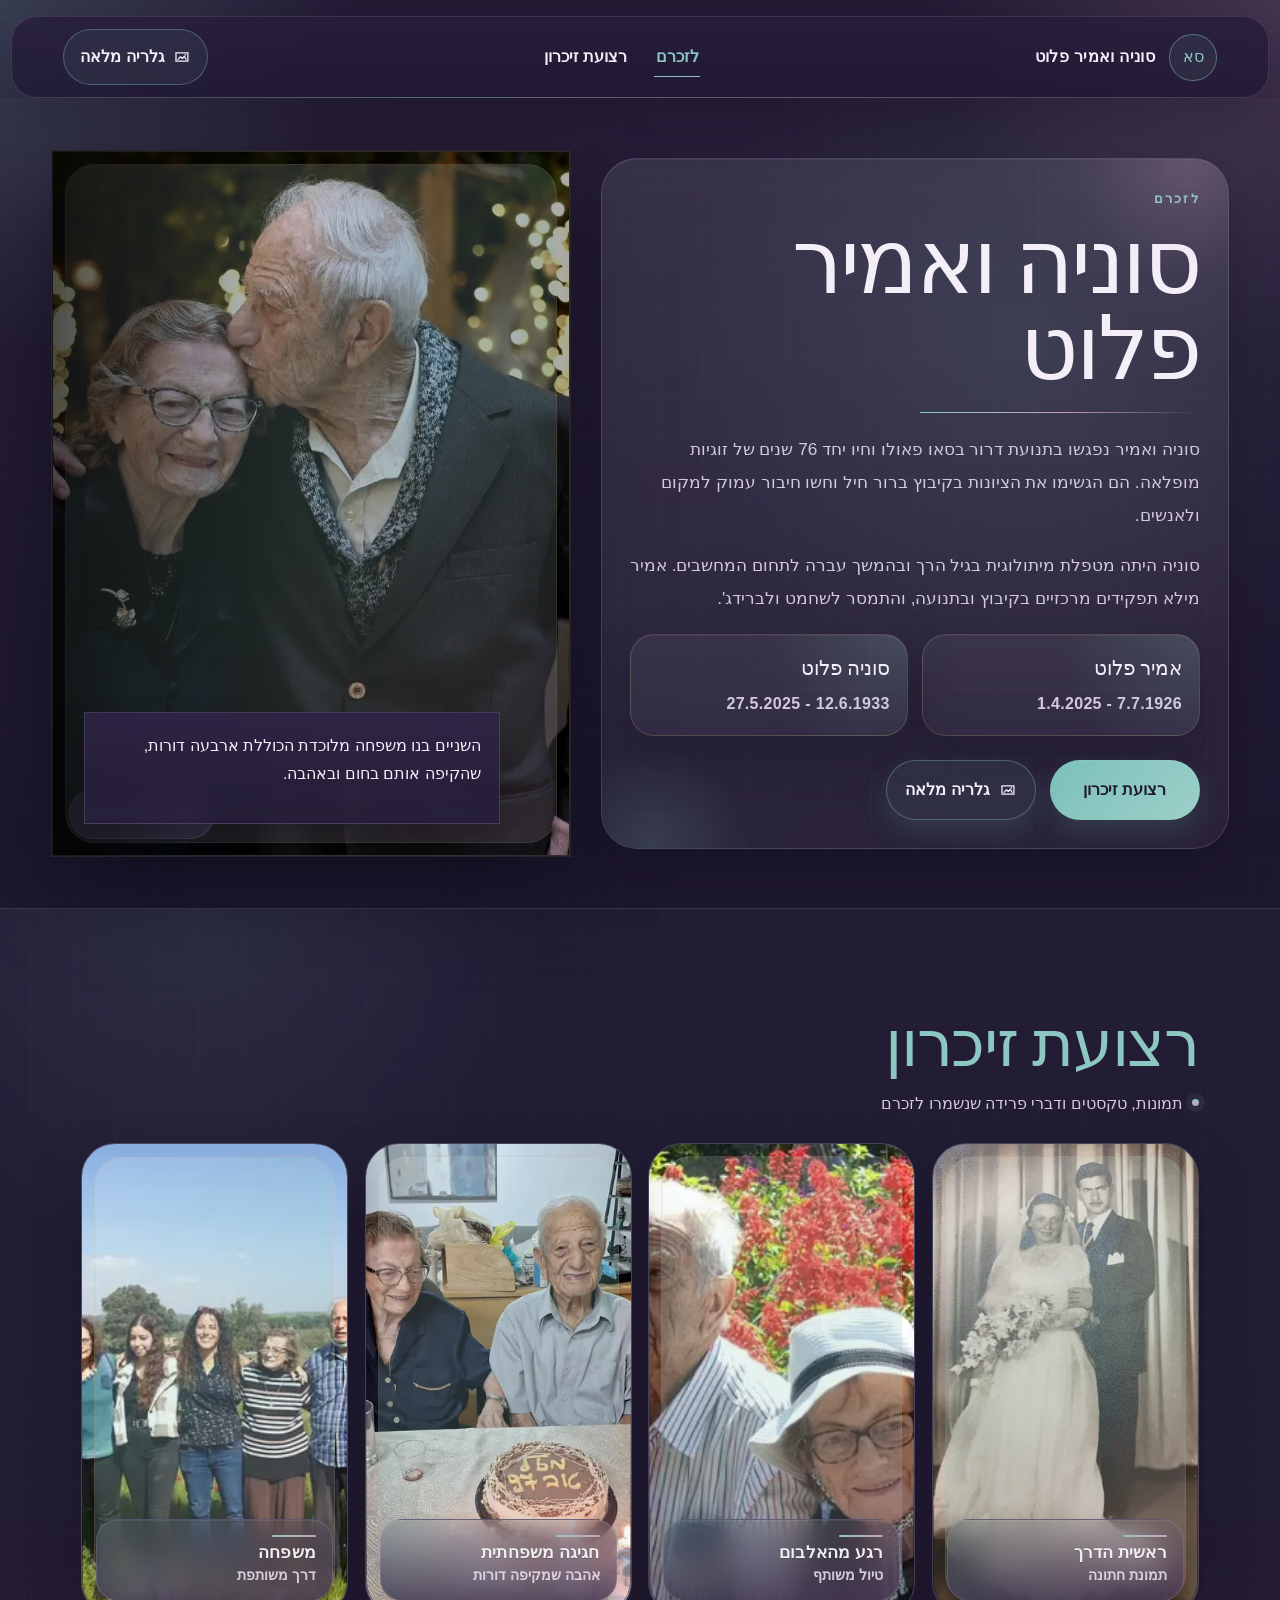
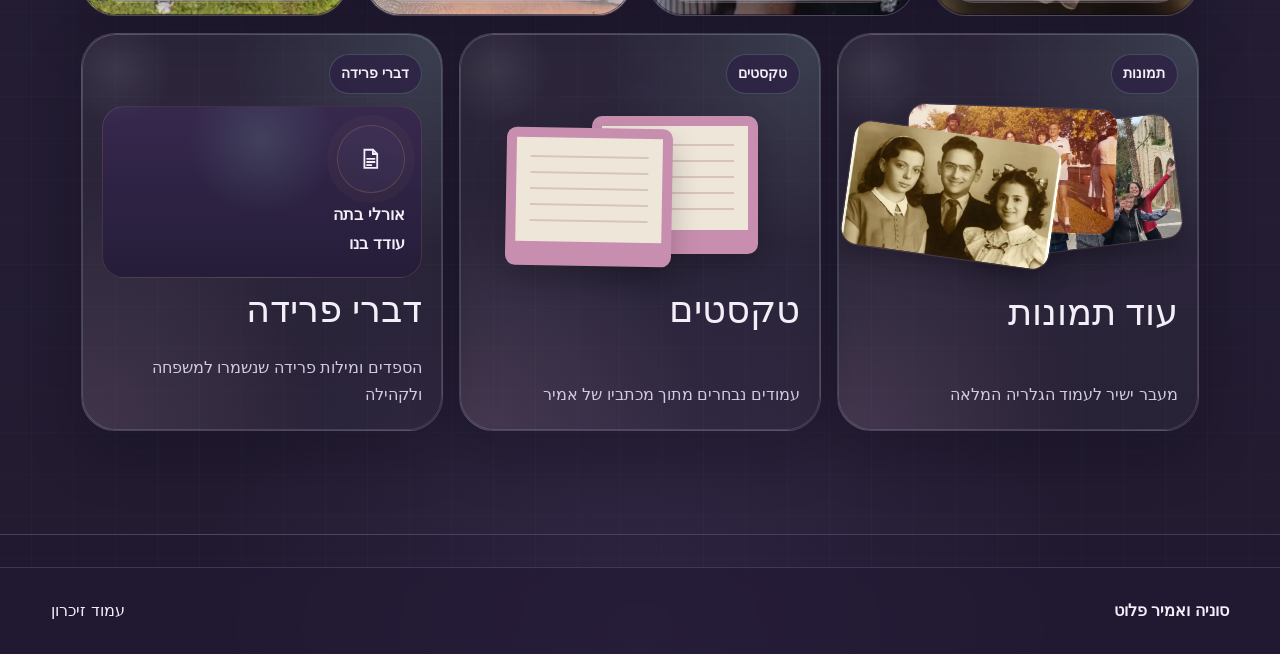
==== commit 600030ed: "Add files via upload" ====
--- a/index.html
+++ b/index.html
@@ -74,21 +74,21 @@
             <img src="assets/thumbs-webp/photo-13.webp" alt="סוניה ואמיר בחגיגה משפחתית" width="640" height="640" loading="lazy" decoding="async"/>
             <figcaption class="caption-bar"><strong>חגיגה משפחתית</strong><span>אהבה שמקיפה דורות</span></figcaption>
           </figure>
-          <figure class="memory-tile photo-tile ornate-frame photo-cover" data-full="assets/shared-webp/photo-24.webp">
-            <img src="assets/thumbs-webp/photo-24.webp" alt="סוניה ואמיר יחד באירוע משפחתי" width="640" height="435" loading="lazy" decoding="async"/>
-            <figcaption class="caption-bar"><strong>דיוקן זוגי</strong><span>סוניה ואמיר יחד</span></figcaption>
+          <figure class="memory-tile photo-tile ornate-frame photo-cover" data-full="assets/shared-webp/photo-16.webp">
+            <img src="assets/thumbs-webp/photo-16.webp" alt="משפחה בדרך משותפת" width="640" height="360" loading="lazy" decoding="async"/>
+            <figcaption class="caption-bar"><strong>משפחה</strong><span>דרך משותפת</span></figcaption>
           </figure>
 
-          <button type="button" class="memory-tile action-tile" data-modal-target="more-images-modal">
+          <a class="memory-tile action-tile" href="gallery.html">
             <span class="tile-topper">תמונות</span>
             <span class="tile-icon-stack">
-              <img src="assets/thumbs-webp/photo-16.webp" alt="" width="640" height="360" loading="lazy" decoding="async"/>
               <img src="assets/thumbs-webp/photo-17.webp" alt="" width="640" height="480" loading="lazy" decoding="async"/>
               <img src="assets/thumbs-webp/photo-18.webp" alt="" width="640" height="464" loading="lazy" decoding="async"/>
+              <img src="assets/thumbs-webp/photo-19.webp" alt="" width="640" height="443" loading="lazy" decoding="async"/>
             </span>
             <span class="tile-title">עוד תמונות</span>
-            <span class="tile-text">פתיחה של יתר התמונות בחלון נפתח</span>
-          </button>
+            <span class="tile-text">מעבר ישיר לעמוד הגלריה המלאה</span>
+          </a>
 
           <button type="button" class="memory-tile action-tile" data-modal-target="texts-modal">
             <span class="tile-topper">טקסטים</span>
@@ -120,28 +120,6 @@
       <span>עמוד זיכרון</span>
     </div>
   </footer>
-
-  <div class="memory-modal" id="more-images-modal" hidden>
-    <div class="memory-modal-dialog memory-modal-wide" role="dialog" aria-modal="true" aria-labelledby="more-images-title">
-      <button type="button" class="memory-modal-close" data-modal-close aria-label="סגירה">
-        <svg aria-hidden="true" fill="none" viewBox="0 0 24 24"><path d="M6 6l12 12M18 6 6 18" stroke="currentColor" stroke-linecap="round" stroke-width="2"></path></svg>
-      </button>
-      <div class="memory-modal-head">
-        <h3 id="more-images-title">עוד תמונות</h3>
-        <a class="btn secondary" href="gallery.html">לגלריה המלאה</a>
-      </div>
-      <div class="memory-modal-grid photos-modal-grid">
-        <figure class="photo-frame photo-cover ornate-frame" data-full="assets/shared-webp/photo-01.webp"><img src="assets/thumbs-webp/photo-01.webp" alt="סוניה ואמיר בראשית הדרך" width="439" height="640" loading="lazy" decoding="async"/><figcaption class="caption-bar"><strong>אלבום</strong><span>בראשית הדרך</span></figcaption></figure>
-        <figure class="photo-frame photo-cover ornate-frame" data-full="assets/shared-webp/photo-04.webp"><img src="assets/thumbs-webp/photo-04.webp" alt="סוניה ואמיר יחד בבית" width="360" height="640" loading="lazy" decoding="async"/><figcaption class="caption-bar"><strong>יחד</strong><span>בבית</span></figcaption></figure>
-        <figure class="photo-frame photo-cover ornate-frame" data-full="assets/shared-webp/photo-11.webp"><img src="assets/thumbs-webp/photo-11.webp" alt="מפגש משפחתי רחב" width="640" height="480" loading="lazy" decoding="async"/><figcaption class="caption-bar"><strong>מפגש</strong><span>משפחתי רחב</span></figcaption></figure>
-        <figure class="photo-frame photo-cover ornate-frame" data-full="assets/shared-webp/photo-15.webp"><img src="assets/thumbs-webp/photo-15.webp" alt="זיכרון משפחתי מהעבר" width="640" height="360" loading="lazy" decoding="async"/><figcaption class="caption-bar"><strong>זיכרון</strong><span>משפחתי מהעבר</span></figcaption></figure>
-        <figure class="photo-frame photo-cover ornate-frame" data-full="assets/shared-webp/photo-16.webp"><img src="assets/thumbs-webp/photo-16.webp" alt="משפחה בדרך משותפת" width="640" height="360" loading="lazy" decoding="async"/><figcaption class="caption-bar"><strong>משפחה</strong><span>דרך משותפת</span></figcaption></figure>
-        <figure class="photo-frame photo-cover ornate-frame" data-full="assets/shared-webp/photo-17.webp"><img src="assets/thumbs-webp/photo-17.webp" alt="משפחה מטיילת יחד" width="640" height="480" loading="lazy" decoding="async"/><figcaption class="caption-bar"><strong>טיול</strong><span>רגעים של יחד</span></figcaption></figure>
-        <figure class="photo-frame photo-cover ornate-frame" data-full="assets/shared-webp/photo-18.webp"><img src="assets/thumbs-webp/photo-18.webp" alt="צילום משפחתי ישן בצבע" width="640" height="464" loading="lazy" decoding="async"/><figcaption class="caption-bar"><strong>צילום</strong><span>משפחתי ישן</span></figcaption></figure>
-        <figure class="photo-frame photo-cover ornate-frame" data-full="assets/shared-webp/photo-19.webp"><img src="assets/thumbs-webp/photo-19.webp" alt="דיוקן משפחתי ישן" width="640" height="443" loading="lazy" decoding="async"/><figcaption class="caption-bar"><strong>דיוקן</strong><span>משפחתי ישן</span></figcaption></figure>
-      </div>
-    </div>
-  </div>
 
   <div class="memory-modal" id="texts-modal" hidden>
     <div class="memory-modal-dialog" role="dialog" aria-modal="true" aria-labelledby="texts-title">
--- a/assets/css/site.css
+++ b/assets/css/site.css
@@ -584,3 +584,247 @@
   .final-plum-page .caption-bar strong{font-size:.98rem}
   .final-plum-page .caption-bar span{font-size:.84rem}
 }
+
+
+/* ===== Premium design polish ===== */
+.final-plum-page {
+  background:
+    radial-gradient(circle at 0% 0%, rgba(140,200,193,.20), transparent 22rem),
+    radial-gradient(circle at 100% 0%, rgba(215,169,196,.18), transparent 22rem),
+    radial-gradient(circle at 50% 100%, rgba(121,98,168,.16), transparent 28rem),
+    linear-gradient(180deg, #241b36 0%, #1d1730 38%, #20192f 100%);
+}
+.final-plum-page .site-shell {
+  background-image:
+    linear-gradient(90deg, rgba(255,255,255,.015) 1px, transparent 1px),
+    linear-gradient(rgba(255,255,255,.012) 1px, transparent 1px);
+  background-size: 42px 42px, 42px 42px;
+  background-position: center top;
+}
+.final-plum-page .site-header {
+  margin: 1rem auto 0;
+  max-inline-size: min(1380px, calc(100% - 1.4rem));
+  border-radius: 26px;
+  border: 1px solid rgba(199,181,220,.16);
+  background: linear-gradient(180deg, rgba(39,30,60,.86), rgba(32,24,50,.82));
+  box-shadow: 0 18px 50px rgba(9,6,18,.22);
+}
+.final-plum-page .site-header::after {
+  content:'';
+  position:absolute;
+  inset-block-end:-1px;
+  inset-inline:20px;
+  block-size:1px;
+  background:linear-gradient(90deg, transparent, rgba(140,200,193,.35), rgba(215,169,196,.25), transparent);
+}
+.final-plum-page .brand { font-weight: 900; letter-spacing: .02em; }
+.final-plum-page .brand span:last-child { font-size: 1.02rem; }
+.final-plum-page .site-nav a { font-weight: 800; }
+.final-plum-page .header-cta,
+.final-plum-page .btn.secondary,
+.final-plum-page .btn {
+  border-radius: 999px;
+}
+.final-plum-page .museum-hero {
+  padding-block: clamp(2rem, 4vw, 4rem);
+  grid-template-columns: minmax(0, 1fr) minmax(320px, 520px);
+  gap: clamp(1.2rem, 2.3vw, 2rem);
+}
+.final-plum-page .museum-copy {
+  position: relative;
+  padding: clamp(1.5rem, 2.2vw, 2.2rem);
+  overflow: hidden;
+}
+.final-plum-page .museum-copy::before {
+  content:'';
+  position:absolute;
+  inset-inline-start:-14%;
+  inset-block-start:-18%;
+  inline-size: 16rem;
+  block-size: 16rem;
+  border-radius:50%;
+  background: radial-gradient(circle, rgba(215,169,196,.18), transparent 62%);
+  pointer-events:none;
+}
+.final-plum-page .museum-copy::after {
+  content:'';
+  position:absolute;
+  inset-inline-end:-10%;
+  inset-block-end:-16%;
+  inline-size: 14rem;
+  block-size: 14rem;
+  border-radius:50%;
+  background: radial-gradient(circle, rgba(140,200,193,.16), transparent 62%);
+  pointer-events:none;
+}
+.final-plum-page h1#hero-title {
+  font-size: clamp(3.2rem, 7vw, 5.8rem);
+  line-height: .96;
+  letter-spacing: -.03em;
+  margin-block-end: 1rem;
+}
+.final-plum-page .lead {
+  max-inline-size: 38rem;
+  font-size: 1.08rem;
+  line-height: 1.9;
+}
+.final-plum-page .hero-plaque {
+  background: linear-gradient(180deg, rgba(47,36,70,.92), rgba(37,29,57,.86));
+  border: 1px solid rgba(199,181,220,.18);
+  box-shadow: 0 16px 30px rgba(8,5,17,.26);
+}
+.final-plum-page .date-chip {
+  border-radius: 24px;
+  background:
+    linear-gradient(180deg, rgba(255,255,255,.055), rgba(255,255,255,.03)),
+    radial-gradient(circle at top right, rgba(140,200,193,.16), transparent 48%);
+}
+.final-plum-page .date-chip strong { font-size: 1.24rem; }
+.final-plum-page .section-heading {
+  display:grid;
+  gap:.35rem;
+  justify-items:start;
+  margin-block-end: 1.6rem;
+}
+.final-plum-page .section-title {
+  font-size: clamp(2.2rem, 5vw, 4rem);
+  line-height: 1.02;
+  letter-spacing: -.02em;
+}
+.final-plum-page .section-note {
+  font-size: 1rem;
+  position:relative;
+  padding-inline-start: 1rem;
+}
+.final-plum-page .section-note::before {
+  content:'';
+  position:absolute;
+  inset-inline-start:0;
+  inset-block-start:.55em;
+  inline-size: .45rem;
+  block-size: .45rem;
+  border-radius:50%;
+  background: linear-gradient(180deg, var(--accent), rgba(215,169,196,.9));
+  box-shadow: 0 0 0 6px rgba(140,200,193,.08);
+}
+.final-plum-page .memory-hub-grid {
+  grid-template-columns: repeat(12, minmax(0, 1fr));
+  gap: 1.05rem;
+}
+.final-plum-page .memory-hub-grid > * { grid-column: span 3; }
+.final-plum-page .memory-hub-grid > .action-tile { grid-column: span 4; }
+.final-plum-page .memory-hub-grid > .photo-tile:nth-child(1),
+.final-plum-page .memory-hub-grid > .photo-tile:nth-child(4) { grid-column: span 3; }
+.final-plum-page .memory-hub-grid > .photo-tile:nth-child(2),
+.final-plum-page .memory-hub-grid > .photo-tile:nth-child(3) { grid-column: span 3; }
+.final-plum-page .photo-tile,
+.final-plum-page .action-tile {
+  min-block-size: 360px;
+}
+.final-plum-page .photo-tile {
+  border-radius: 34px;
+}
+.final-plum-page .photo-tile::before {
+  content:'';
+  position:absolute;
+  inset:0;
+  background: linear-gradient(180deg, rgba(17,12,24,0) 42%, rgba(17,12,24,.54) 100%);
+  pointer-events:none;
+}
+.final-plum-page .action-tile {
+  align-content: start;
+  border-radius: 34px;
+  padding: 1.25rem 1.25rem 1.35rem;
+  overflow:hidden;
+}
+.final-plum-page .action-tile::after {
+  content:'';
+  position:absolute;
+  inset-inline-end:-20px;
+  inset-block-start:-20px;
+  inline-size: 110px;
+  block-size: 110px;
+  border-radius:50%;
+  background: radial-gradient(circle, rgba(255,255,255,.08), transparent 70%);
+  pointer-events:none;
+}
+.final-plum-page .tile-title { font-size: 2.3rem; }
+.final-plum-page .tile-text { font-size: .98rem; }
+.final-plum-page .tile-topper { font-size: .86rem; }
+.final-plum-page .memory-modal-dialog,
+.final-plum-page .gallery-card,
+.final-plum-page .doc-card,
+.final-plum-page .photo-frame {
+  border-radius: 30px;
+}
+.final-plum-page .gallery-card {
+  overflow:hidden;
+  transition: transform .25s ease, box-shadow .25s ease, border-color .25s ease;
+}
+.final-plum-page .gallery-card:hover {
+  transform: translateY(-3px);
+  box-shadow: 0 24px 48px rgba(8,5,17,.25);
+  border-color: rgba(140,200,193,.22);
+}
+.final-plum-page .gallery-card img { transition: transform .35s ease; }
+.final-plum-page .gallery-card:hover img { transform: scale(1.02); }
+.final-plum-page .refined-gallery-masonry {
+  column-gap: 1rem;
+}
+.final-plum-page .refined-gallery-card figcaption {
+  min-block-size: 4.2rem;
+  padding: .95rem 1rem;
+  background: linear-gradient(180deg, rgba(255,255,255,.03), rgba(255,255,255,.02));
+}
+.final-plum-page .memory-modal-head {
+  padding-inline: .25rem;
+}
+.final-plum-page .doc-card {
+  min-block-size: 240px;
+  position:relative;
+  overflow:hidden;
+}
+.final-plum-page .doc-card::after {
+  content:'';
+  position:absolute;
+  inset-inline-end:-28px;
+  inset-block-end:-28px;
+  inline-size: 110px;
+  block-size: 110px;
+  border-radius:50%;
+  background: radial-gradient(circle, rgba(140,200,193,.12), transparent 68%);
+  pointer-events:none;
+}
+.final-plum-page .footer {
+  margin-block-start: 2rem;
+  backdrop-filter: blur(8px);
+}
+@media (max-width: 1100px) {
+  .final-plum-page .museum-hero { grid-template-columns: 1fr; }
+  .final-plum-page .memory-hub-grid { grid-template-columns: repeat(2, minmax(0, 1fr)); }
+  .final-plum-page .memory-hub-grid > *,
+  .final-plum-page .memory-hub-grid > .action-tile { grid-column: auto; }
+}
+@media (max-width: 700px) {
+  .final-plum-page .site-header {
+    max-inline-size: calc(100% - .8rem);
+    margin-top: .55rem;
+    border-radius: 22px;
+  }
+  .final-plum-page .museum-hero { padding-block: 1.15rem 2rem; }
+  .final-plum-page .museum-copy { padding: 1.15rem; }
+  .final-plum-page .section-title { font-size: 2rem; }
+  .final-plum-page .memory-hub-grid { grid-template-columns: 1fr; }
+  .final-plum-page .photo-tile,
+  .final-plum-page .action-tile { min-block-size: 300px; border-radius: 26px; }
+}
+
+
+/* Final small adjustment */
+.final-plum-page a.action-tile {
+  text-decoration: none;
+}
+.final-plum-page a.action-tile:focus-visible {
+  outline: 3px solid var(--accent);
+  outline-offset: 4px;
+}
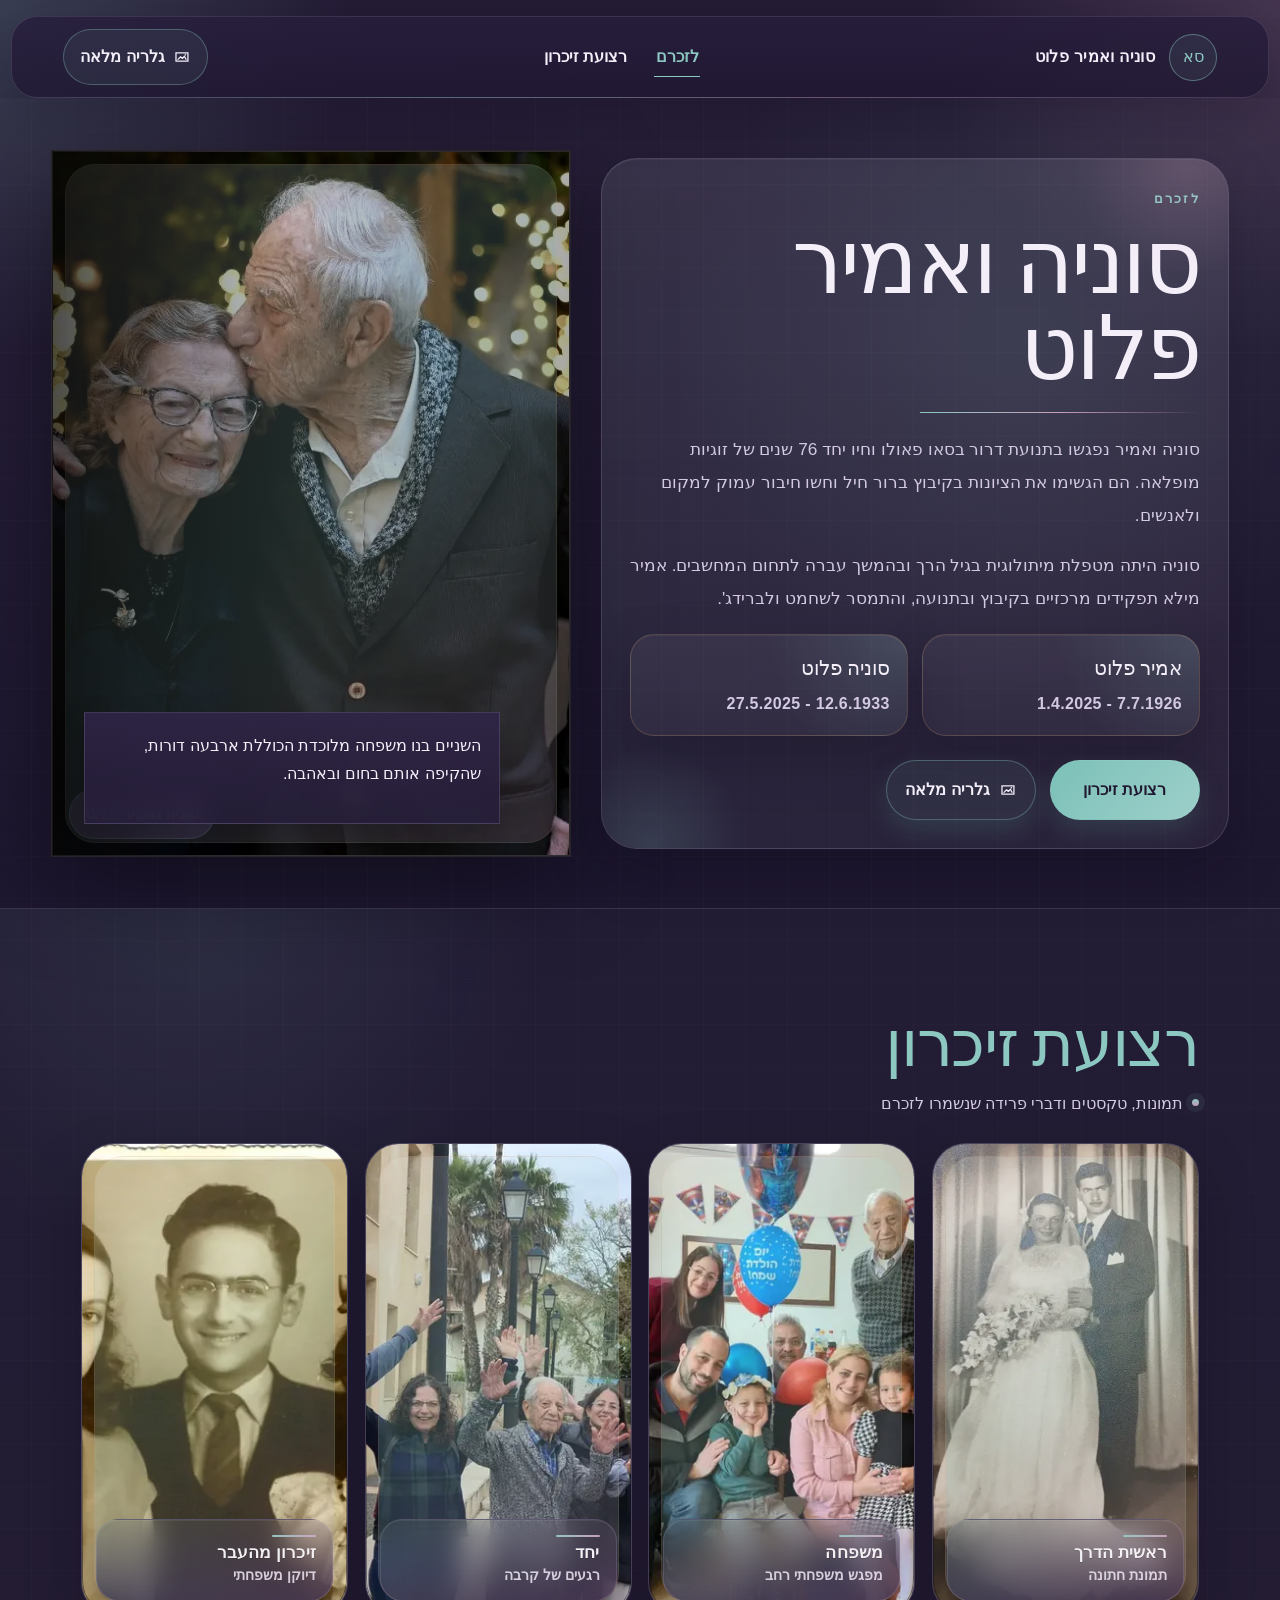
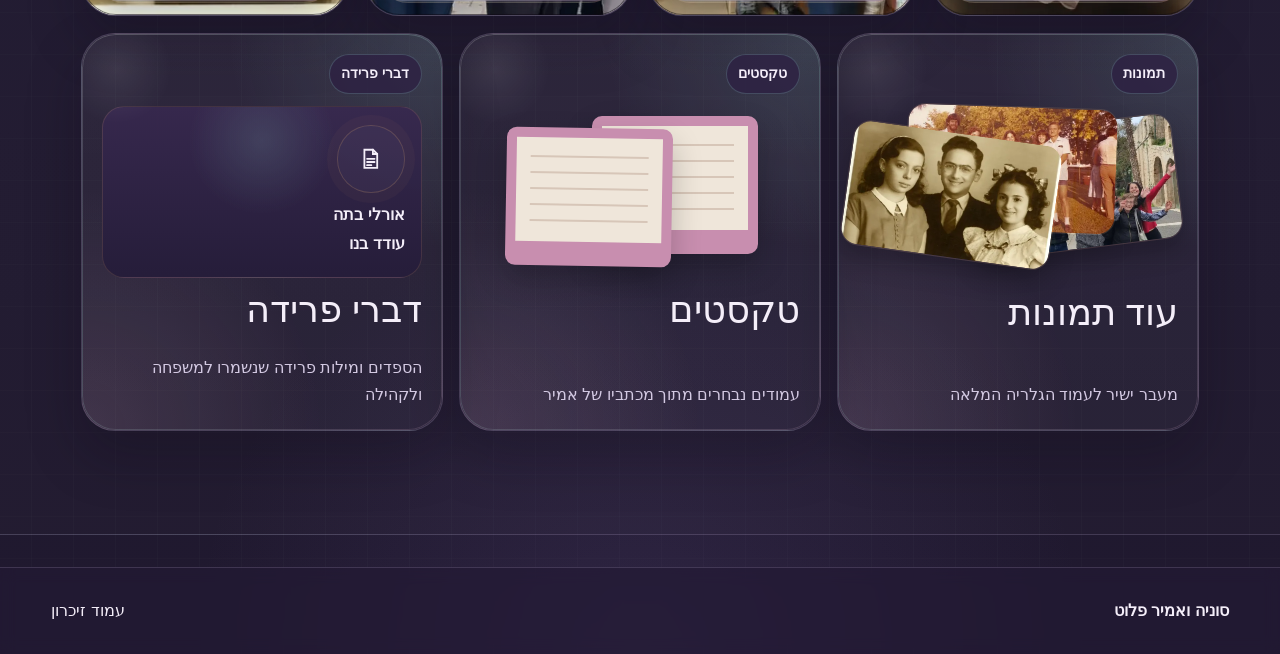
==== commit aab78604: "Add files via upload" ====
--- a/index.html
+++ b/index.html
@@ -66,17 +66,17 @@
             <img src="assets/thumbs-webp/photo-14.webp" alt="תמונת חתונה של סוניה ואמיר" width="360" height="640" loading="lazy" decoding="async"/>
             <figcaption class="caption-bar"><strong>ראשית הדרך</strong><span>תמונת חתונה</span></figcaption>
           </figure>
-          <figure class="memory-tile photo-tile ornate-frame photo-cover" data-full="assets/shared-webp/photo-10.webp">
-            <img src="assets/thumbs-webp/photo-10.webp" alt="סוניה ואמיר בטיול" width="640" height="311" loading="lazy" decoding="async"/>
-            <figcaption class="caption-bar"><strong>רגע מהאלבום</strong><span>טיול משותף</span></figcaption>
+          <figure class="memory-tile photo-tile ornate-frame photo-cover" data-full="assets/shared-webp/photo-11.webp">
+            <img src="assets/thumbs-webp/photo-11.webp" alt="מפגש משפחתי רחב" width="640" height="480" loading="lazy" decoding="async"/>
+            <figcaption class="caption-bar"><strong>משפחה</strong><span>מפגש משפחתי רחב</span></figcaption>
           </figure>
-          <figure class="memory-tile photo-tile ornate-frame photo-cover" data-full="assets/shared-webp/photo-13.webp">
-            <img src="assets/thumbs-webp/photo-13.webp" alt="סוניה ואמיר בחגיגה משפחתית" width="640" height="640" loading="lazy" decoding="async"/>
-            <figcaption class="caption-bar"><strong>חגיגה משפחתית</strong><span>אהבה שמקיפה דורות</span></figcaption>
+          <figure class="memory-tile photo-tile ornate-frame photo-cover" data-full="assets/shared-webp/photo-17.webp">
+            <img src="assets/thumbs-webp/photo-17.webp" alt="משפחה מטיילת יחד" width="640" height="480" loading="lazy" decoding="async"/>
+            <figcaption class="caption-bar"><strong>יחד</strong><span>רגעים של קרבה</span></figcaption>
           </figure>
-          <figure class="memory-tile photo-tile ornate-frame photo-cover" data-full="assets/shared-webp/photo-16.webp">
-            <img src="assets/thumbs-webp/photo-16.webp" alt="משפחה בדרך משותפת" width="640" height="360" loading="lazy" decoding="async"/>
-            <figcaption class="caption-bar"><strong>משפחה</strong><span>דרך משותפת</span></figcaption>
+          <figure class="memory-tile photo-tile ornate-frame photo-cover" data-full="assets/shared-webp/photo-19.webp">
+            <img src="assets/thumbs-webp/photo-19.webp" alt="דיוקן משפחתי ישן" width="640" height="443" loading="lazy" decoding="async"/>
+            <figcaption class="caption-bar"><strong>זיכרון מהעבר</strong><span>דיוקן משפחתי</span></figcaption>
           </figure>
 
           <a class="memory-tile action-tile" href="gallery.html">
